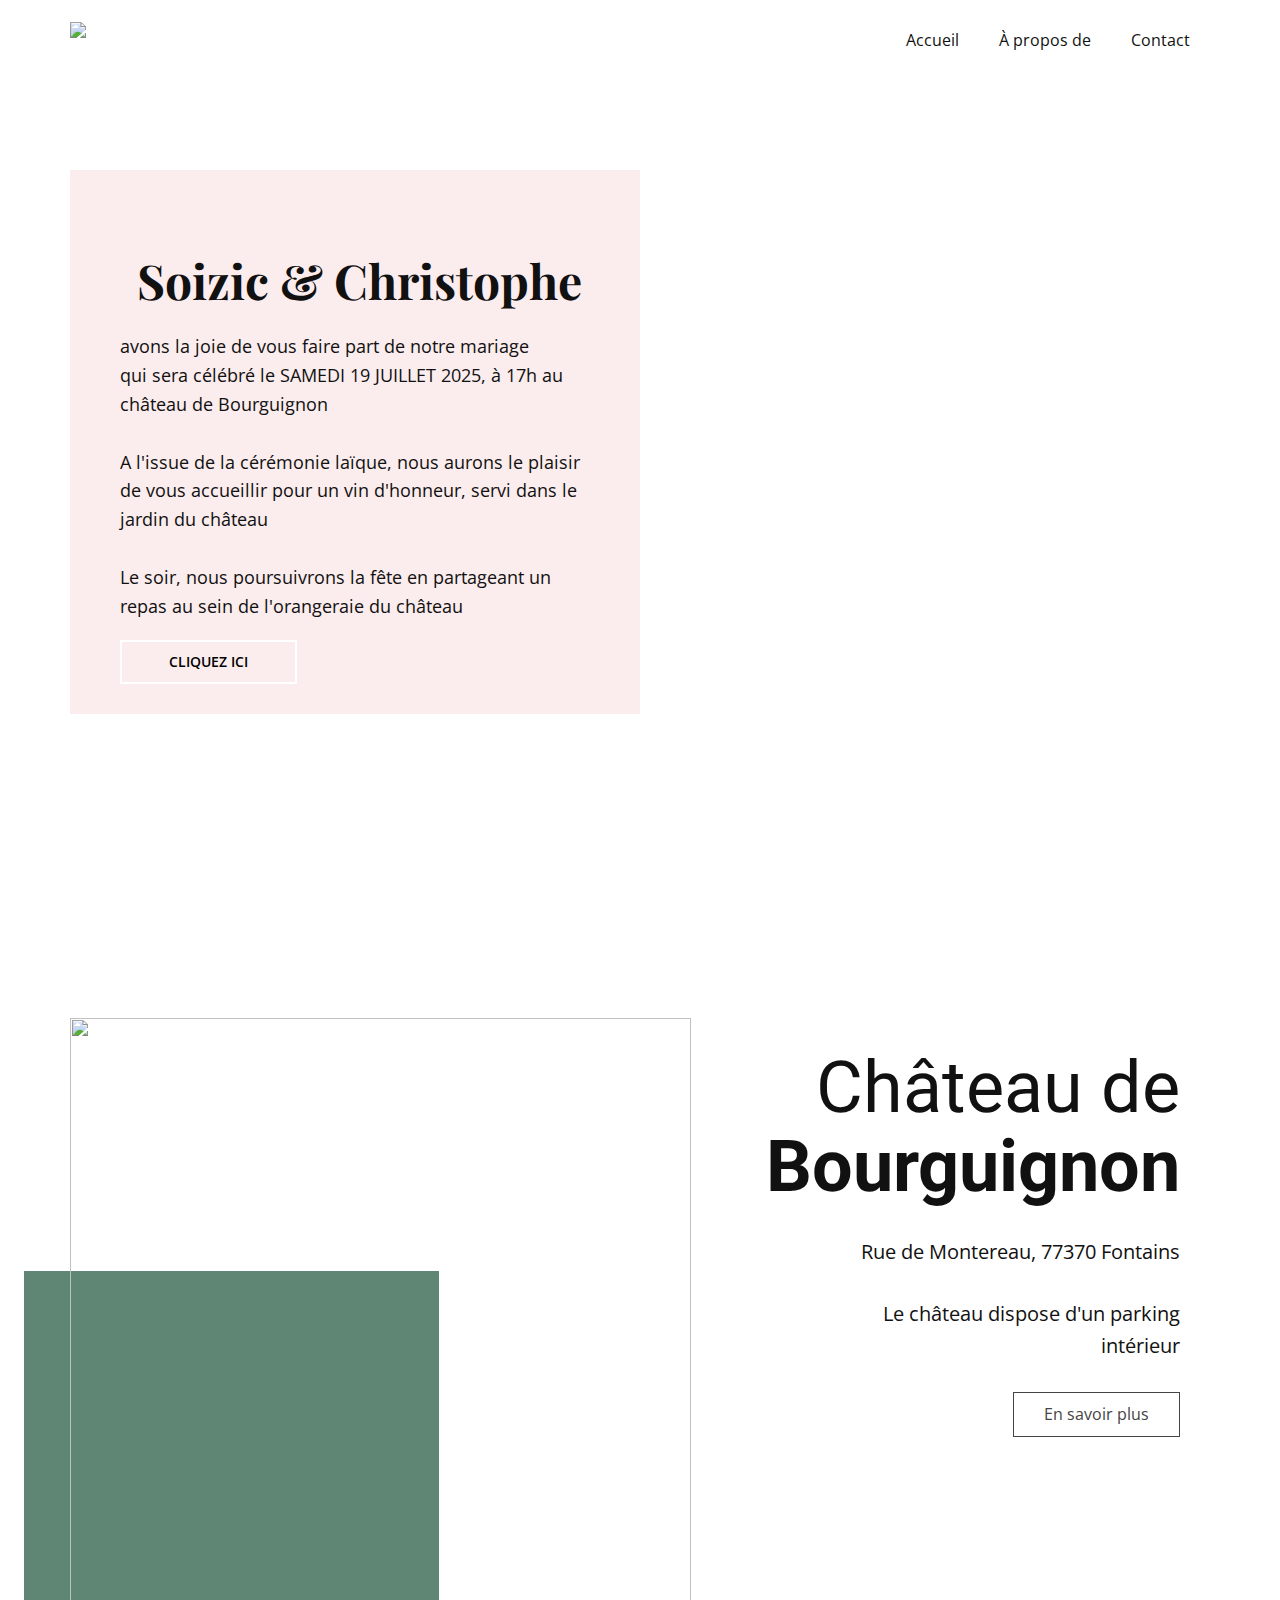
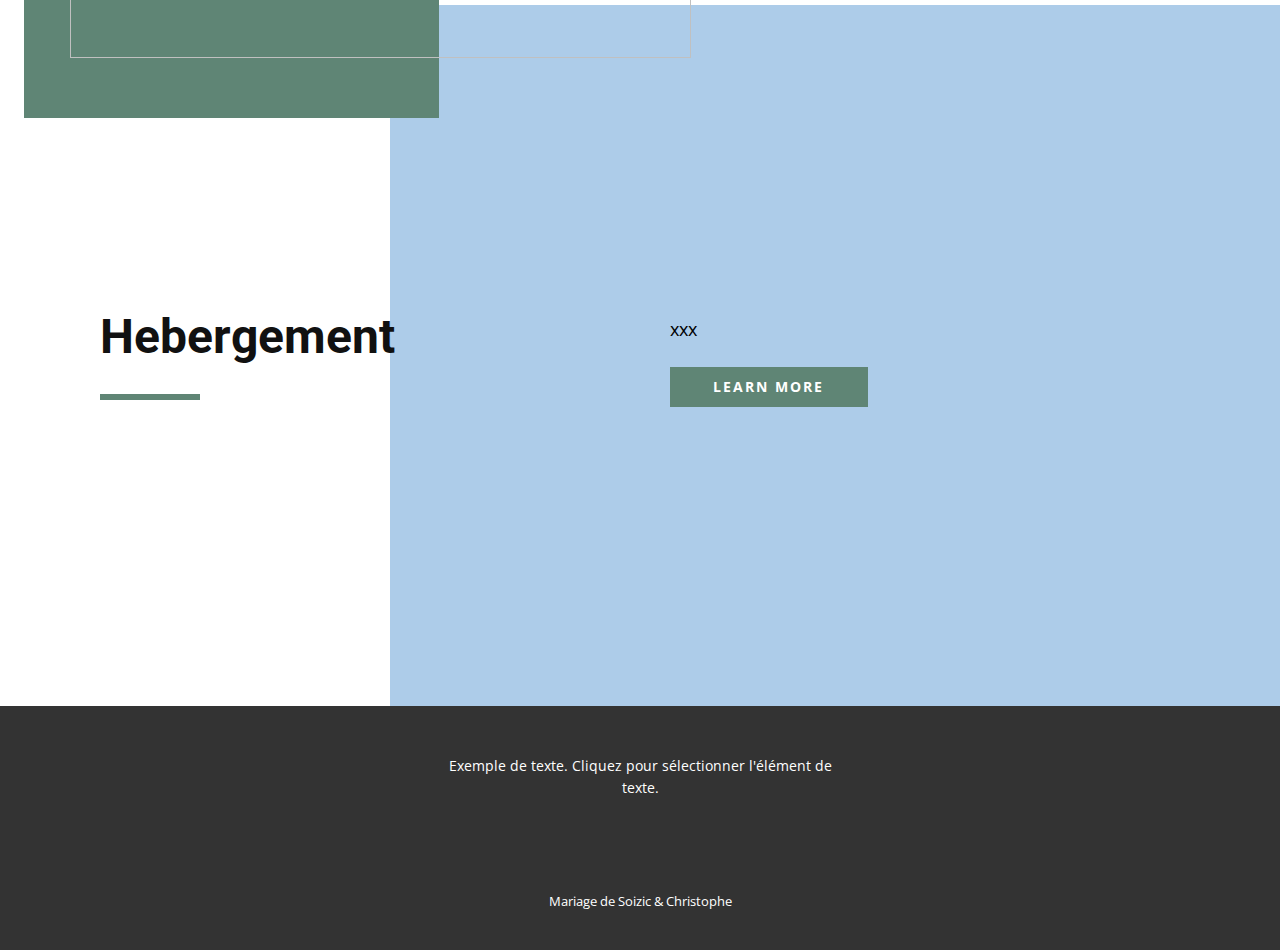
==== mariage/index.html @ 214979bd "Ajout section hébergement" ====
<!DOCTYPE html>
<html style="font-size: 16px;" lang="fr"><head>
    <meta name="viewport" content="width=device-width, initial-scale=1.0">
    <meta charset="utf-8">
    <meta name="keywords" content="Wedd​ing Idea​s, Modern Wedding, Talk to us and we’ll find the best way to work together, Summer Wedding Colors, Wedding Ceremony, INTUITIF">
    <meta name="description" content="">
    <title>Accueil</title>
    <link rel="stylesheet" href="nicepage.css" media="screen">
<link rel="stylesheet" href="index.css" media="screen">
    <script class="u-script" type="text/javascript" src="jquery.js" defer=""></script>
    <script class="u-script" type="text/javascript" src="nicepage.js" defer=""></script>
    <meta name="generator" content="Nicepage 7.2.3, nicepage.com">
    <meta name="referrer" content="origin">
    <link id="u-theme-google-font" rel="stylesheet" href="https://fonts.googleapis.com/css?family=Roboto:100,100i,300,300i,400,400i,500,500i,700,700i,900,900i|Open+Sans:300,300i,400,400i,500,500i,600,600i,700,700i,800,800i">
    <link id="u-page-google-font" rel="stylesheet" href="https://fonts.googleapis.com/css?family=Playfair+Display:400,400i,500,500i,600,600i,700,700i,800,800i,900,900i|Playfair+Display:400,400i,500,500i,600,600i,700,700i,800,800i,900,900i">
    <script type="application/ld+json">{
		"@context": "http://schema.org",
		"@type": "Organization",
		"name": "",
		"logo": "images/default-logo.jpg"
}</script>
    <meta name="theme-color" content="#478ac9">
    <meta property="og:title" content="Accueil">
    <meta property="og:type" content="website">
  <meta data-intl-tel-input-cdn-path="intlTelInput/"></head>
  <body data-home-page="Accueil.html" data-home-page-title="Accueil" data-path-to-root="./" data-include-products="false" class="u-body u-xl-mode" data-lang="fr"><header class="u-clearfix u-header u-header" id="sec-6526"><div class="u-clearfix u-sheet u-valign-middle u-sheet-1">
        <a href="#" class="u-image u-logo u-image-1">
          <img src="images/default-logo.jpg" class="u-logo-image u-logo-image-1">
        </a>
        <nav class="u-menu u-menu-one-level u-offcanvas u-menu-1">
          <div class="menu-collapse" style="font-size: 1rem; letter-spacing: 0px;">
            <a class="u-button-style u-custom-left-right-menu-spacing u-custom-padding-bottom u-custom-top-bottom-menu-spacing u-hamburger-link u-nav-link u-text-active-palette-1-base u-text-hover-palette-2-base" href="#">
              <svg class="u-svg-link" viewBox="0 0 24 24"><use xlink:href="#menu-hamburger"></use></svg>
              <svg class="u-svg-content" version="1.1" id="menu-hamburger" viewBox="0 0 16 16" x="0px" y="0px" xmlns:xlink="http://www.w3.org/1999/xlink" xmlns="http://www.w3.org/2000/svg"><g><rect y="1" width="16" height="2"></rect><rect y="7" width="16" height="2"></rect><rect y="13" width="16" height="2"></rect>
</g></svg>
            </a>
          </div>
          <div class="u-nav-container">
            <ul class="u-nav u-unstyled u-nav-1"><li class="u-nav-item"><a class="u-button-style u-nav-link u-text-active-palette-1-base u-text-hover-palette-2-base" href="./" style="padding: 10px 20px;">Accueil</a>
</li><li class="u-nav-item"><a class="u-button-style u-nav-link u-text-active-palette-1-base u-text-hover-palette-2-base" href="À-propos-de.html" style="padding: 10px 20px;">À propos de</a>
</li><li class="u-nav-item"><a class="u-button-style u-nav-link u-text-active-palette-1-base u-text-hover-palette-2-base" href="mailto:christophe.breheret.girardin@gmail.fr" style="padding: 10px 20px;">Contact</a>
</li></ul>
          </div>
          <div class="u-nav-container-collapse">
            <div class="u-black u-container-style u-inner-container-layout u-opacity u-opacity-95 u-sidenav">
              <div class="u-inner-container-layout u-sidenav-overflow">
                <div class="u-menu-close"></div>
                <ul class="u-align-center u-nav u-popupmenu-items u-unstyled u-nav-2"><li class="u-nav-item"><a class="u-button-style u-nav-link" href="./">&nbsp;&bsp;Accueil</a>
</li><li class="u-nav-item"><a class="u-button-style u-nav-link" href="À-propos-de.html">À propos de</a>
</li><li class="u-nav-item"><a class="u-button-style u-nav-link" href="mailto:christophe.breheret.girardin@gmail.fr">Contact</a>
</li></ul>
              </div>
            </div>
            <div class="u-black u-menu-overlay u-opacity u-opacity-70"></div>
          </div>
        </nav>
      </div></header>

    <section class="u-clearfix u-image u-section-1" id="section-accueil">
      <div class="u-clearfix u-sheet u-sheet-1">
        <div class="u-align-left u-container-style u-group u-palette-2-light-3 u-group-1">
          <div class="u-container-layout u-valign-bottom u-container-layout-1">
            <h1 class="u-text u-text-1">Soizic &amp; Christophe</h1>
            <p class="u-large-text u-text u-text-variant u-text-2">avons la joie de vous faire part de notre mariage<br>qui sera célébré le SAMEDI 19 JUILLET 2025, à 17h au château de Bourguignon<br>
              <br>A l'issue de la cérémonie laïque, nous aurons le plaisir de vous accueillir pour un vin d'honneur, servi dans le jardin du château<br>
              <br>Le soir, nous poursuivrons la fête en partageant un repas au sein de l'orangeraie du château
            </p>
            <a href="#section-adresse" class="u-active-white u-border-2 u-border-active-white u-border-hover-white u-border-white u-btn u-button-style u-hover-white u-none u-text-active-black u-text-black u-text-hover-black u-btn-1">Cliquez ici </a>
          </div>
        </div>
      </div>
    </section>

    <section class="u-clearfix u-section-3" id="section-adresse">
      <div class="u-palette-1-light-2 u-shape u-shape-rectangle u-shape-1"></div>
      <div class="u-palette-1-base u-shape u-shape-rectangle u-shape-2"></div>
      <div class="u-container-style u-group u-image u-image-tiles u-image-1">
        <div class="u-container-layout u-container-layout-1"></div>
      </div>
      <img src="images/chateau-Bourguignon.png" alt="" class="u-image u-image-default u-image-2">
      <div class="u-align-right u-container-align-right u-container-style u-group u-group-2">
        <div class="u-container-layout u-valign-middle-sm u-valign-middle-xs u-valign-top-lg u-valign-top-md u-valign-top-xl u-container-layout-2">
          <h1 class="u-text u-text-1">Château de <b>Bourguignon</b>
            <br>
          </h1>
          <p class="u-large-text u-text u-text-variant u-text-2">Rue de Montereau, 77370 Fontains</p>
          <p class="u-text u-text-2">Le château dispose d'un parking intérieur</a>
          </p>
          <a href="https://urlr.me/TMrK9C" class="u-border-1 u-border-grey-dark-1 u-btn u-button-style u-btn-2">En savoir plus</a>
        </div>
      </div>
    </section>

    <section class="u-clearfix u-white u-section-4" id="section-hebergement">
      <div class="u-palette-1-light-2 u-shape u-shape-rectangle u-shape-1"></div>
      <div class="u-clearfix u-layout-wrap u-layout-wrap-1">
        <div class="u-layout">
          <div class="u-layout-row">
            <div class="u-container-style u-layout-cell u-left-cell u-size-30 u-layout-cell-1">
              <div class="u-container-layout u-valign-top u-container-layout-1">
                <h2 class="u-text u-text-1">Hebergement</h2>
                <div class="u-border-6 u-border-palette-1-base u-line u-line-horizontal u-line-1"></div>
              </div>
            </div>
            <div class="u-container-style u-layout-cell u-right-cell u-size-30 u-layout-cell-2">
              <div class="u-container-layout u-valign-top u-container-layout-2">
                <p class="u-text u-text-black u-text-2">xxx</p>
                <a href="#" class="u-btn u-button-style u-text-body-alt-color u-btn-1">learn more</a>
              </div>
            </div>
          </div>
        </div>
      </div>
    </section>

    <footer class="u-align-center u-clearfix u-container-align-center u-footer u-grey-80 u-footer" id="sec-5074"><div class="u-clearfix u-sheet u-sheet-1">
        <p class="u-small-text u-text u-text-variant u-text-1">Exemple de texte. Cliquez pour sélectionner l'élément de texte.</p>
      </div></footer>
    <section class="u-backlink u-clearfix u-grey-80">
      <p class="u-text">
        <span>Mariage de Soizic & Christophe</span>
      </p>
    </section>
  
</body></html>
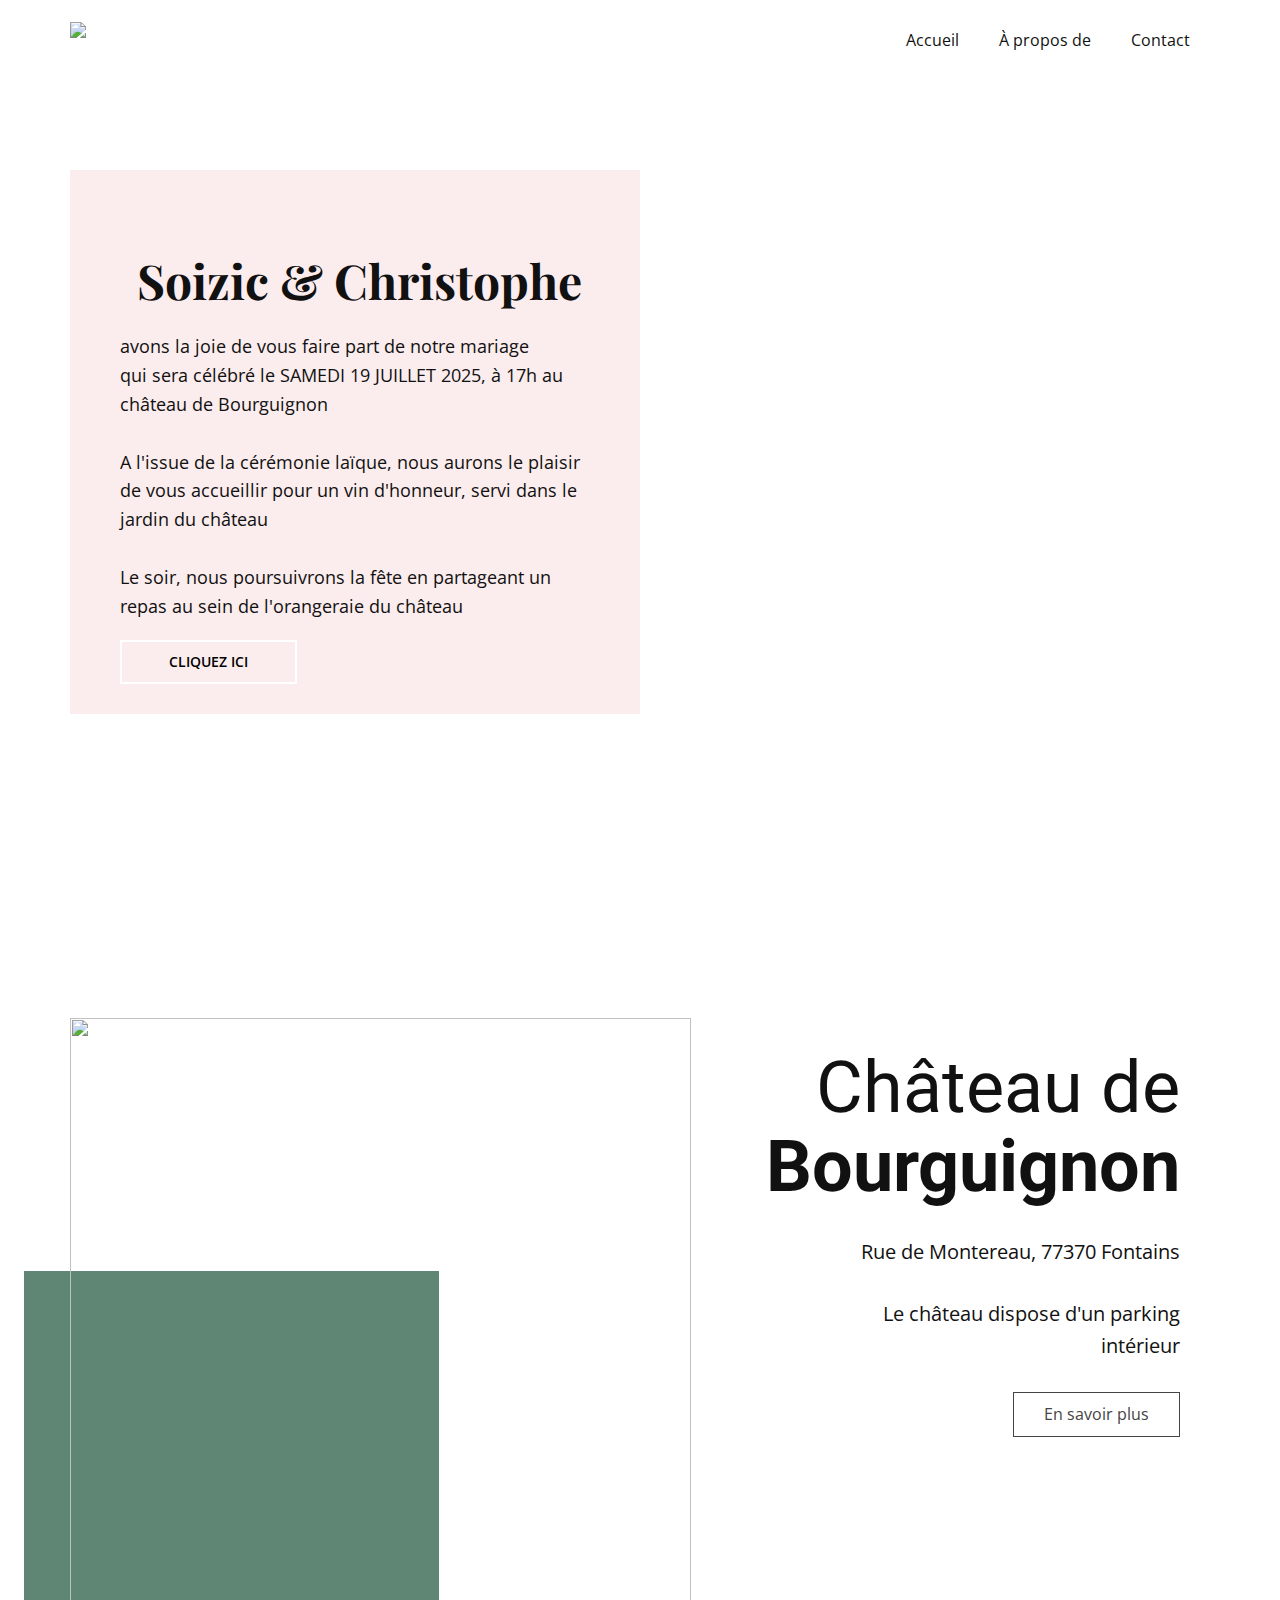
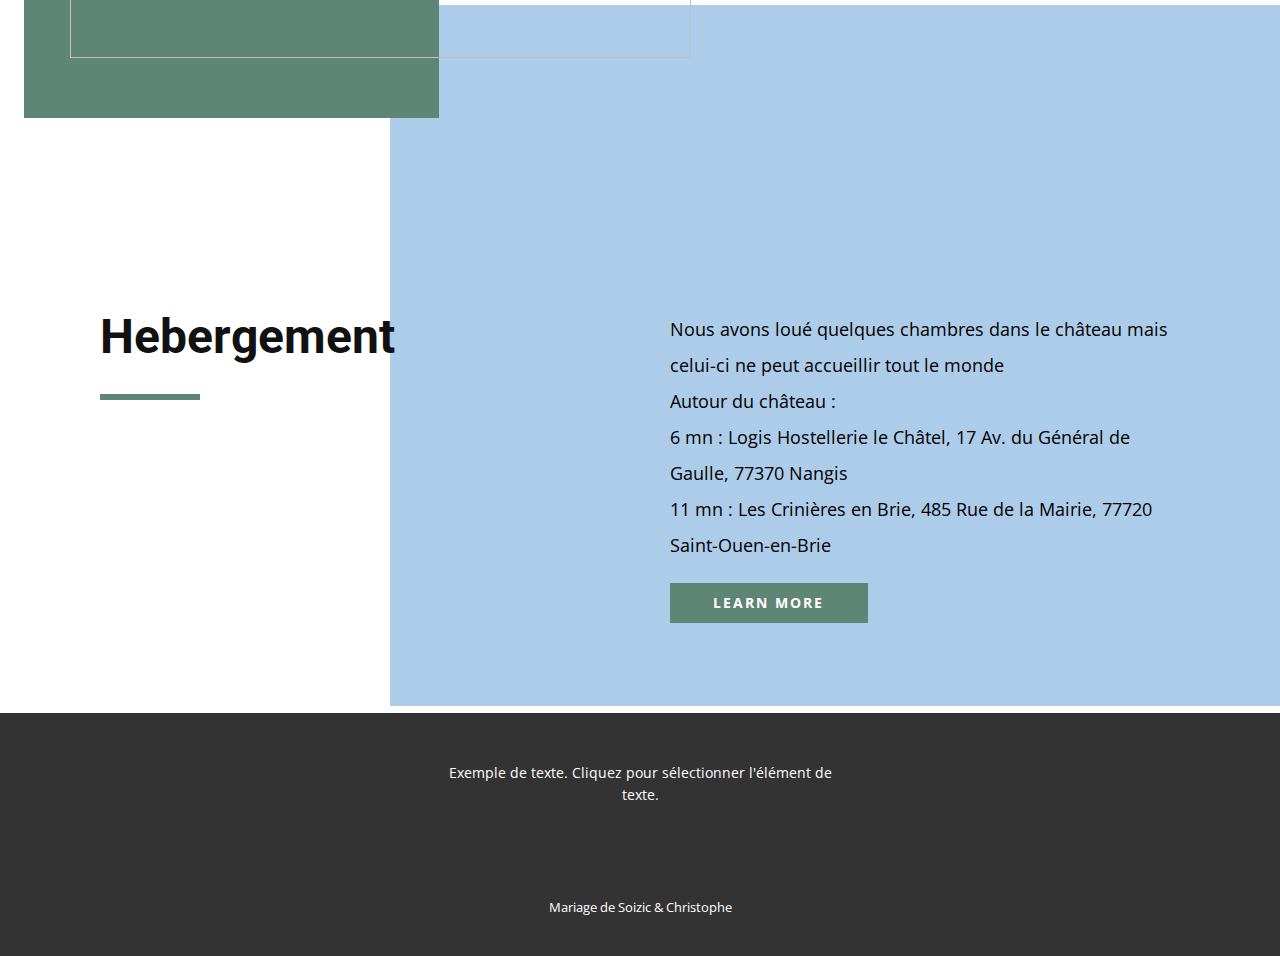
==== commit 40d4aa87: "+ 2 hotels" ====
--- a/mariage/index.html
+++ b/mariage/index.html
@@ -104,7 +104,10 @@
             </div>
             <div class="u-container-style u-layout-cell u-right-cell u-size-30 u-layout-cell-2">
               <div class="u-container-layout u-valign-top u-container-layout-2">
-                <p class="u-text u-text-black u-text-2">xxx</p>
+                <p class="u-text u-text-black u-text-2">Nous avons loué quelques chambres dans le château mais celui-ci ne peut accueillir tout le monde</p>
+		<p class="u-text u-text-black u-text-2">Autour du château :</p>
+		<p class="u-text u-text-black u-text-2">6 mn : Logis Hostellerie le Châtel, 17 Av. du Général de Gaulle, 77370 Nangis</p>
+		<p class="u-text u-text-black u-text-2">11 mn : Les Crinières en Brie, 485 Rue de la Mairie, 77720 Saint-Ouen-en-Brie</p>
                 <a href="#" class="u-btn u-button-style u-text-body-alt-color u-btn-1">learn more</a>
               </div>
             </div>
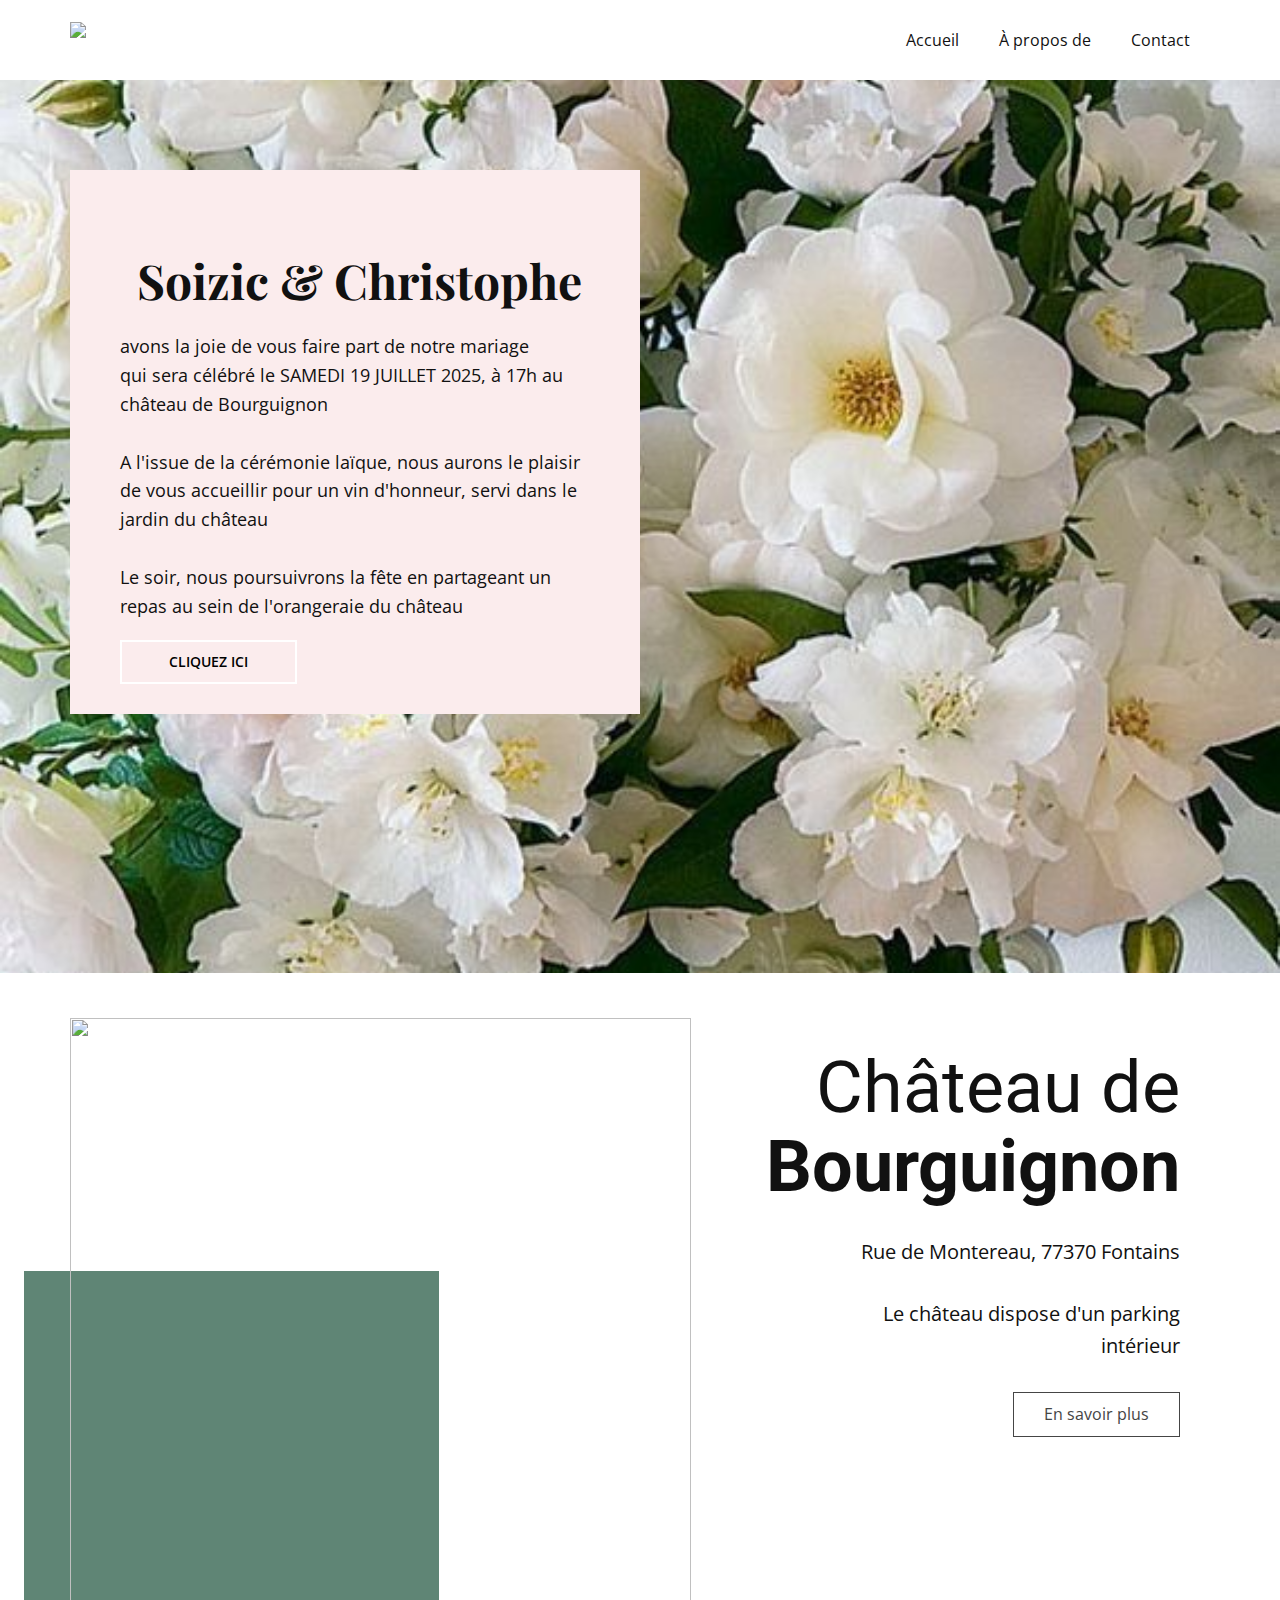
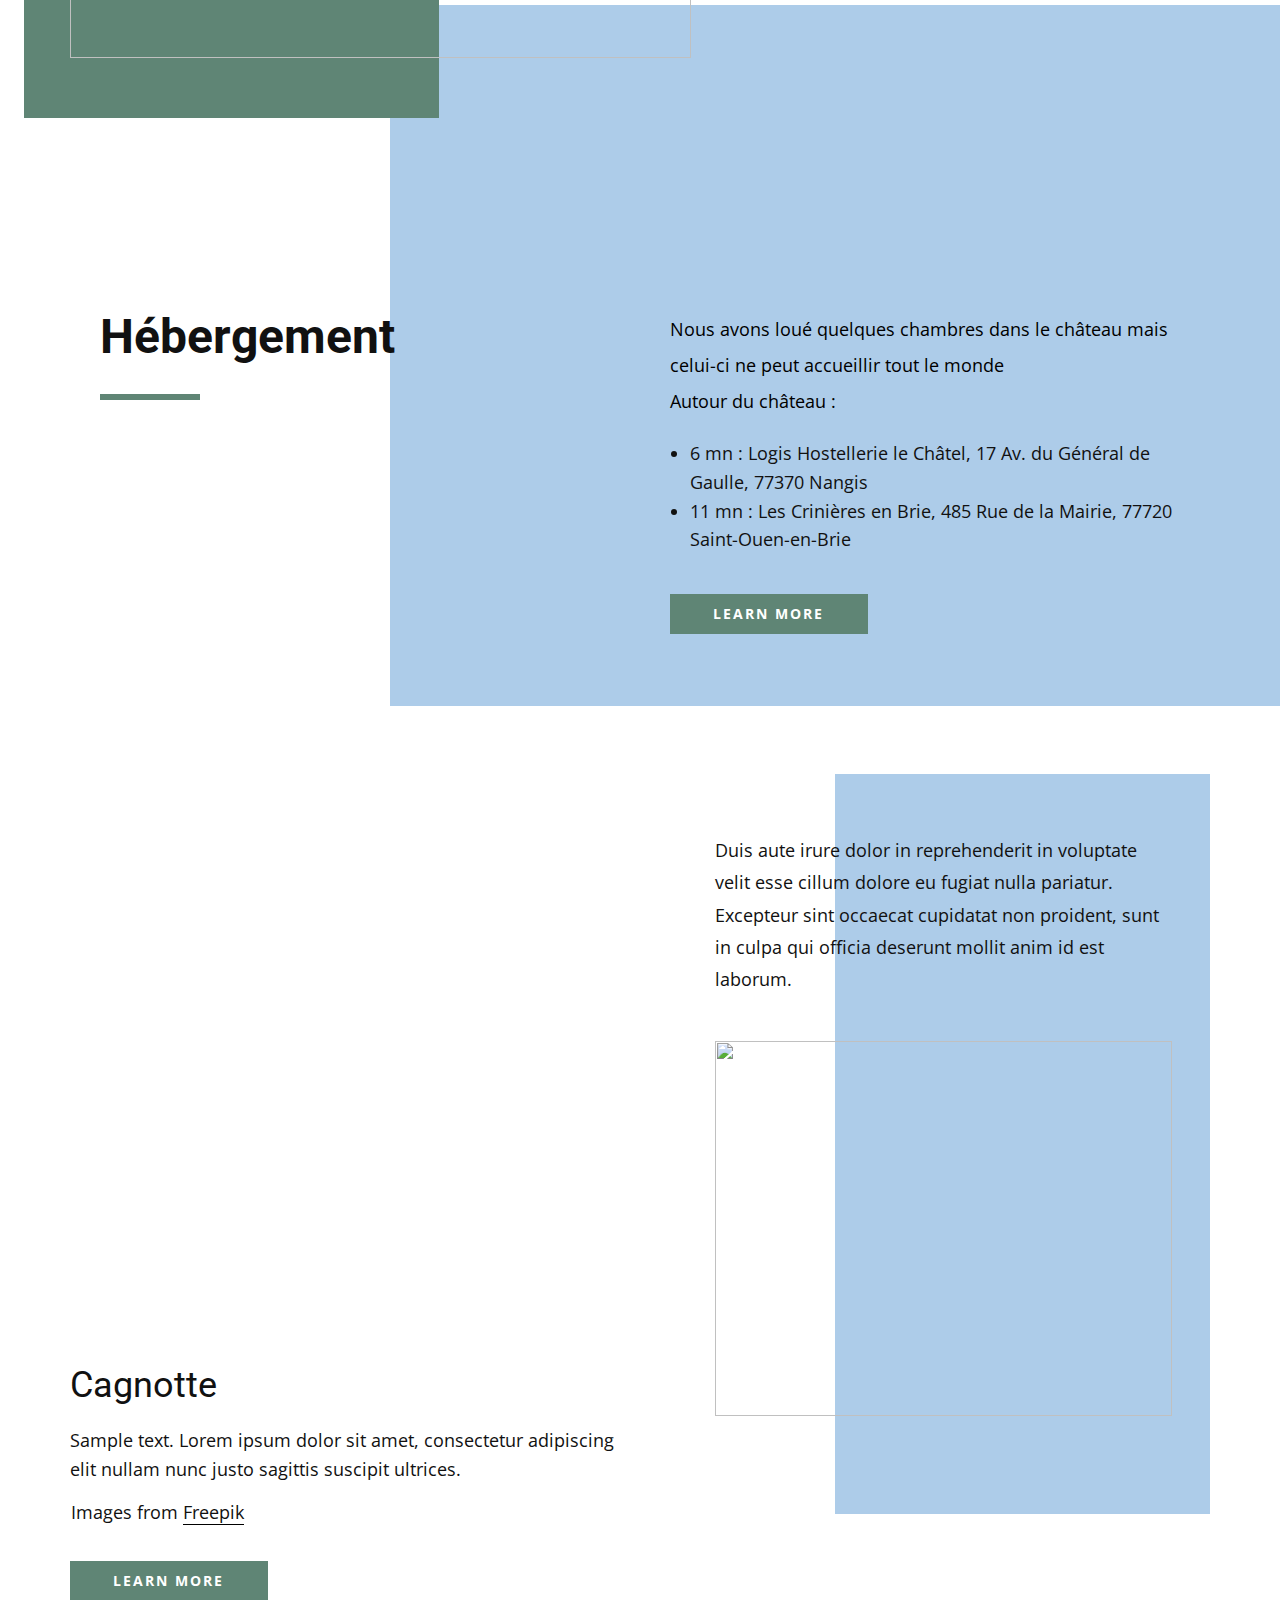
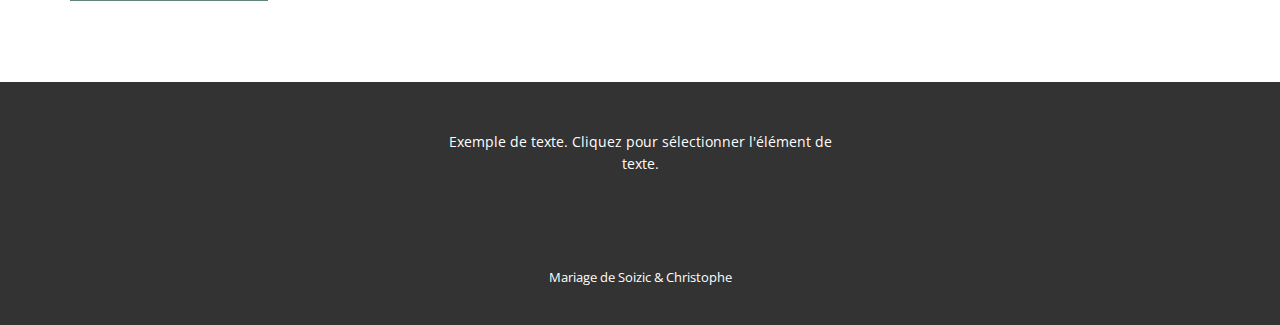
==== commit 73593808: "Ajout section cagnotte" ====
--- a/mariage/index.html
+++ b/mariage/index.html
@@ -98,7 +98,7 @@
           <div class="u-layout-row">
             <div class="u-container-style u-layout-cell u-left-cell u-size-30 u-layout-cell-1">
               <div class="u-container-layout u-valign-top u-container-layout-1">
-                <h2 class="u-text u-text-1">Hebergement</h2>
+                <h2 class="u-text u-text-1">Hébergement</h2>
                 <div class="u-border-6 u-border-palette-1-base u-line u-line-horizontal u-line-1"></div>
               </div>
             </div>
@@ -106,9 +106,50 @@
               <div class="u-container-layout u-valign-top u-container-layout-2">
                 <p class="u-text u-text-black u-text-2">Nous avons loué quelques chambres dans le château mais celui-ci ne peut accueillir tout le monde</p>
 		<p class="u-text u-text-black u-text-2">Autour du château :</p>
-		<p class="u-text u-text-black u-text-2">6 mn : Logis Hostellerie le Châtel, 17 Av. du Général de Gaulle, 77370 Nangis</p>
-		<p class="u-text u-text-black u-text-2">11 mn : Les Crinières en Brie, 485 Rue de la Mairie, 77720 Saint-Ouen-en-Brie</p>
+		<ul>
+			<li>6 mn : Logis Hostellerie le Châtel, 17 Av. du Général de Gaulle, 77370 Nangis</li>
+			<li>11 mn : Les Crinières en Brie, 485 Rue de la Mairie, 77720 Saint-Ouen-en-Brie</li>
+		</ul>
                 <a href="#" class="u-btn u-button-style u-text-body-alt-color u-btn-1">learn more</a>
+              </div>
+            </div>
+          </div>
+        </div>
+      </div>
+    </section>
+
+    <section class="u-clearfix u-section-5" id="section-cagnotte">
+      <div class="u-clearfix u-sheet u-valign-middle-lg u-valign-middle-md u-valign-middle-xl u-sheet-1">
+        <div class="u-clearfix u-expanded-width u-gutter-30 u-layout-wrap u-layout-wrap-1">
+          <div class="u-gutter-0 u-layout">
+            <div class="u-layout-row">
+              <div class="u-size-30">
+                <div class="u-layout-col">
+                  <div class="u-align-left u-container-align-left u-container-style u-image u-layout-cell u-left-cell u-size-30 u-image-1" data-image-width="800" data-image-height="800">
+                    <div class="u-container-layout u-container-layout-1"></div>
+                  </div>
+                  <div class="u-align-left u-container-align-left u-container-style u-layout-cell u-left-cell u-size-30 u-layout-cell-2">
+                    <div class="u-container-layout u-valign-middle u-container-layout-2">
+                      <h2 class="u-text u-text-1">Cagnotte</span>
+                      </h2>
+                      <p class="u-text u-text-2">Sample text. Lorem ipsum dolor sit amet, consectetur adipiscing elit nullam nunc justo sagittis suscipit ultrices.</p>
+                      <p class="u-text u-text-3">Images from <a href="https://freepik.com/photos/people" class="u-active-none u-border-1 u-border-black u-border-no-left u-border-no-right u-border-no-top u-btn u-button-link u-button-style u-hover-none u-none u-text-body-color u-btn-1">Freepik</a>
+                      </p>
+                      <a href="#" class="u-btn u-button-style u-text-body-alt-color u-btn-2">learn more</a>
+                    </div>
+                  </div>
+                </div>
+              </div>
+              <div class="u-size-30">
+                <div class="u-layout-row">
+                  <div class="u-align-left u-container-align-left u-container-style u-layout-cell u-right-cell u-size-60 u-layout-cell-3">
+                    <div class="u-container-layout u-valign-middle-sm u-valign-middle-xs u-container-layout-3">
+                      <div class="u-align-left u-palette-1-light-2 u-shape u-shape-1"></div>
+                      <p class="u-text u-text-4">Duis aute irure dolor in reprehenderit in voluptate velit esse cillum dolore eu fugiat nulla pariatur. Excepteur sint occaecat cupidatat non proident, sunt in culpa qui officia deserunt mollit anim id est laborum.</p>
+                      <img src="images/bride-holds-beautiful-bridal-bouquet-close-up_8353-10474.jpg" alt="" class="u-align-left u-image u-image-2">
+                    </div>
+                  </div>
+                </div>
               </div>
             </div>
           </div>
--- a/mariage/index.css
+++ b/mariage/index.css
@@ -1,5 +1,5 @@
  .u-section-1 {
-  background-image: url("images/photo-accueil.png");
+  background-image: url("images/bouquet-champetre.jpg");
   background-position: 50% 50%;
 }
 
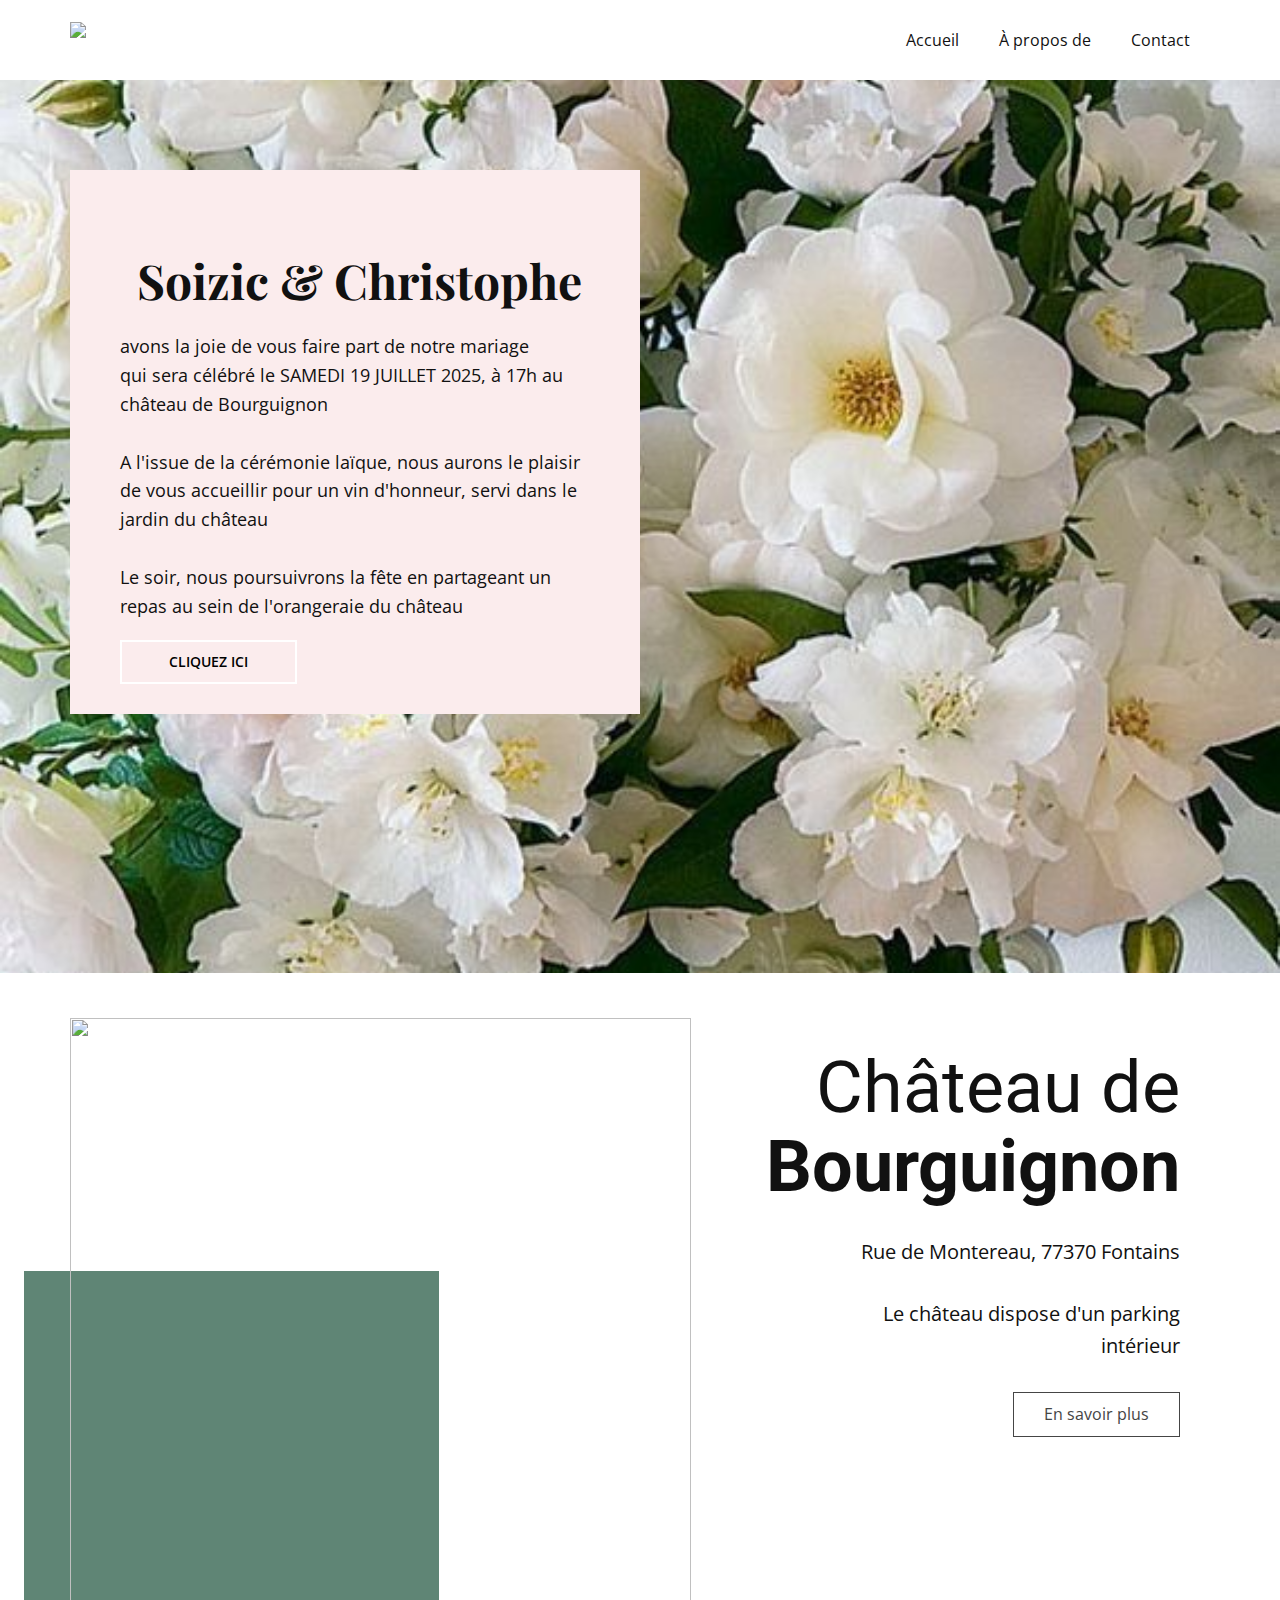
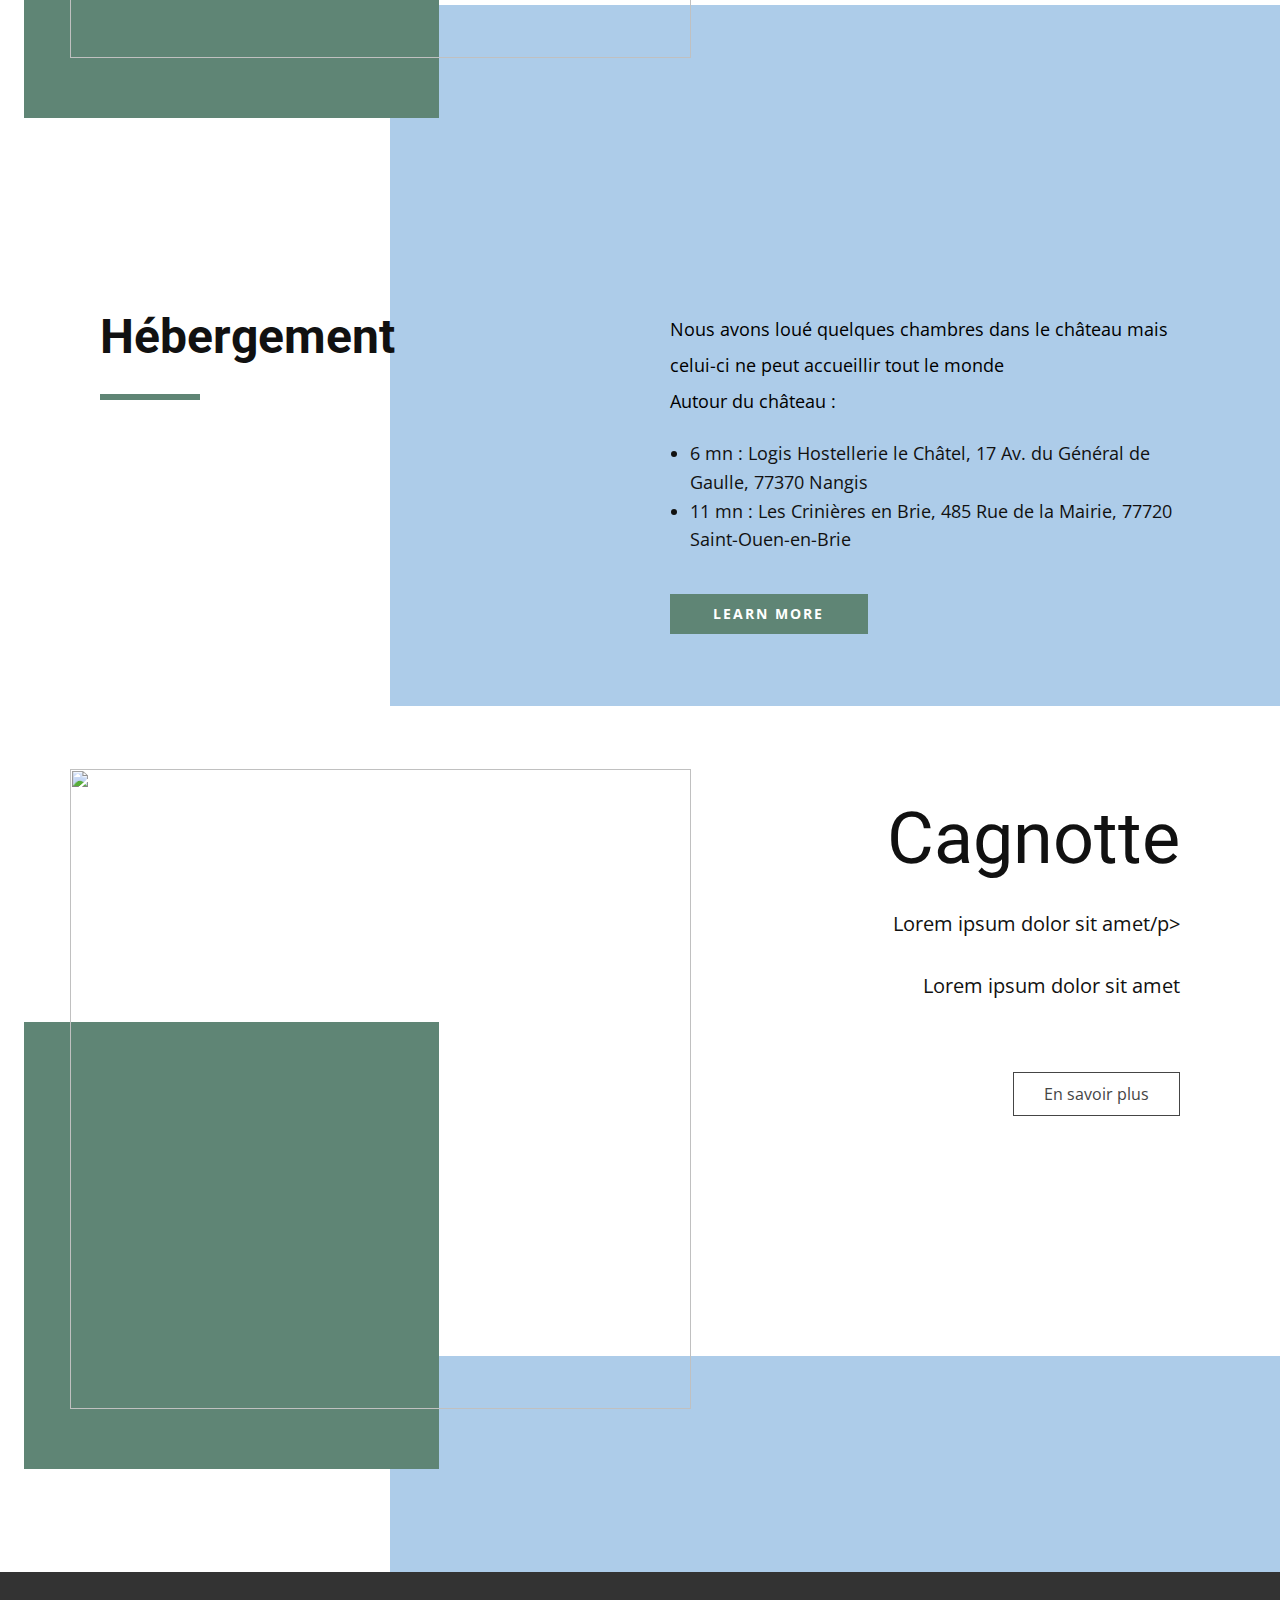
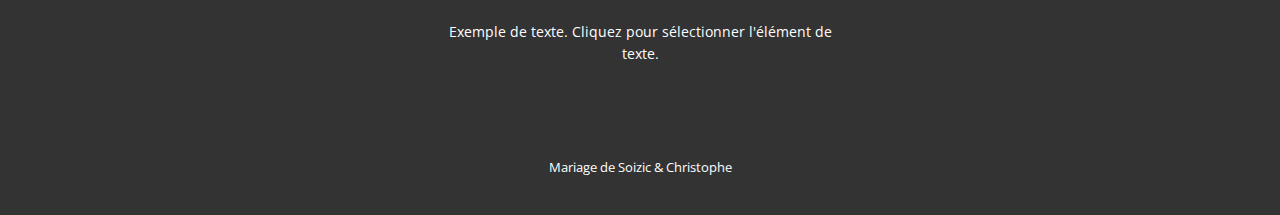
==== commit 3e6d4344: "Changement de la section cagnotte" ====
--- a/mariage/index.html
+++ b/mariage/index.html
@@ -118,41 +118,22 @@
       </div>
     </section>
 
-    <section class="u-clearfix u-section-5" id="section-cagnotte">
-      <div class="u-clearfix u-sheet u-valign-middle-lg u-valign-middle-md u-valign-middle-xl u-sheet-1">
-        <div class="u-clearfix u-expanded-width u-gutter-30 u-layout-wrap u-layout-wrap-1">
-          <div class="u-gutter-0 u-layout">
-            <div class="u-layout-row">
-              <div class="u-size-30">
-                <div class="u-layout-col">
-                  <div class="u-align-left u-container-align-left u-container-style u-image u-layout-cell u-left-cell u-size-30 u-image-1" data-image-width="800" data-image-height="800">
-                    <div class="u-container-layout u-container-layout-1"></div>
-                  </div>
-                  <div class="u-align-left u-container-align-left u-container-style u-layout-cell u-left-cell u-size-30 u-layout-cell-2">
-                    <div class="u-container-layout u-valign-middle u-container-layout-2">
-                      <h2 class="u-text u-text-1">Cagnotte</span>
-                      </h2>
-                      <p class="u-text u-text-2">Sample text. Lorem ipsum dolor sit amet, consectetur adipiscing elit nullam nunc justo sagittis suscipit ultrices.</p>
-                      <p class="u-text u-text-3">Images from <a href="https://freepik.com/photos/people" class="u-active-none u-border-1 u-border-black u-border-no-left u-border-no-right u-border-no-top u-btn u-button-link u-button-style u-hover-none u-none u-text-body-color u-btn-1">Freepik</a>
-                      </p>
-                      <a href="#" class="u-btn u-button-style u-text-body-alt-color u-btn-2">learn more</a>
-                    </div>
-                  </div>
-                </div>
-              </div>
-              <div class="u-size-30">
-                <div class="u-layout-row">
-                  <div class="u-align-left u-container-align-left u-container-style u-layout-cell u-right-cell u-size-60 u-layout-cell-3">
-                    <div class="u-container-layout u-valign-middle-sm u-valign-middle-xs u-container-layout-3">
-                      <div class="u-align-left u-palette-1-light-2 u-shape u-shape-1"></div>
-                      <p class="u-text u-text-4">Duis aute irure dolor in reprehenderit in voluptate velit esse cillum dolore eu fugiat nulla pariatur. Excepteur sint occaecat cupidatat non proident, sunt in culpa qui officia deserunt mollit anim id est laborum.</p>
-                      <img src="images/bride-holds-beautiful-bridal-bouquet-close-up_8353-10474.jpg" alt="" class="u-align-left u-image u-image-2">
-                    </div>
-                  </div>
-                </div>
-              </div>
-            </div>
-          </div>
+    <section class="u-clearfix u-section-3" id="section-cagnotte">
+      <div class="u-palette-1-light-2 u-shape u-shape-rectangle u-shape-1"></div>
+      <div class="u-palette-1-base u-shape u-shape-rectangle u-shape-2"></div>
+      <div class="u-container-style u-group u-image u-image-tiles u-image-1">
+        <div class="u-container-layout u-container-layout-1"></div>
+      </div>
+      <img src="https://m.media-amazon.com/images/I/61aOmlAM61L._AC_SX679_.jpg" alt="" class="u-image u-image-default u-image-2">
+      <div class="u-align-right u-container-align-right u-container-style u-group u-group-2">
+        <div class="u-container-layout u-valign-middle-sm u-valign-middle-xs u-valign-top-lg u-valign-top-md u-valign-top-xl u-container-layout-2">
+          <h1 class="u-text u-text-1">Cagnotte</b>
+            <br>
+          </h1>
+          <p class="u-large-text u-text u-text-variant u-text-2">Lorem ipsum dolor sit amet/p>
+          <p class="u-text u-text-2">Lorem ipsum dolor sit amet</p>
+          </p>
+          <a href="https://urlr.me/TMrK9C" class="u-border-1 u-border-grey-dark-1 u-btn u-button-style u-btn-2">En savoir plus</a>
         </div>
       </div>
     </section>
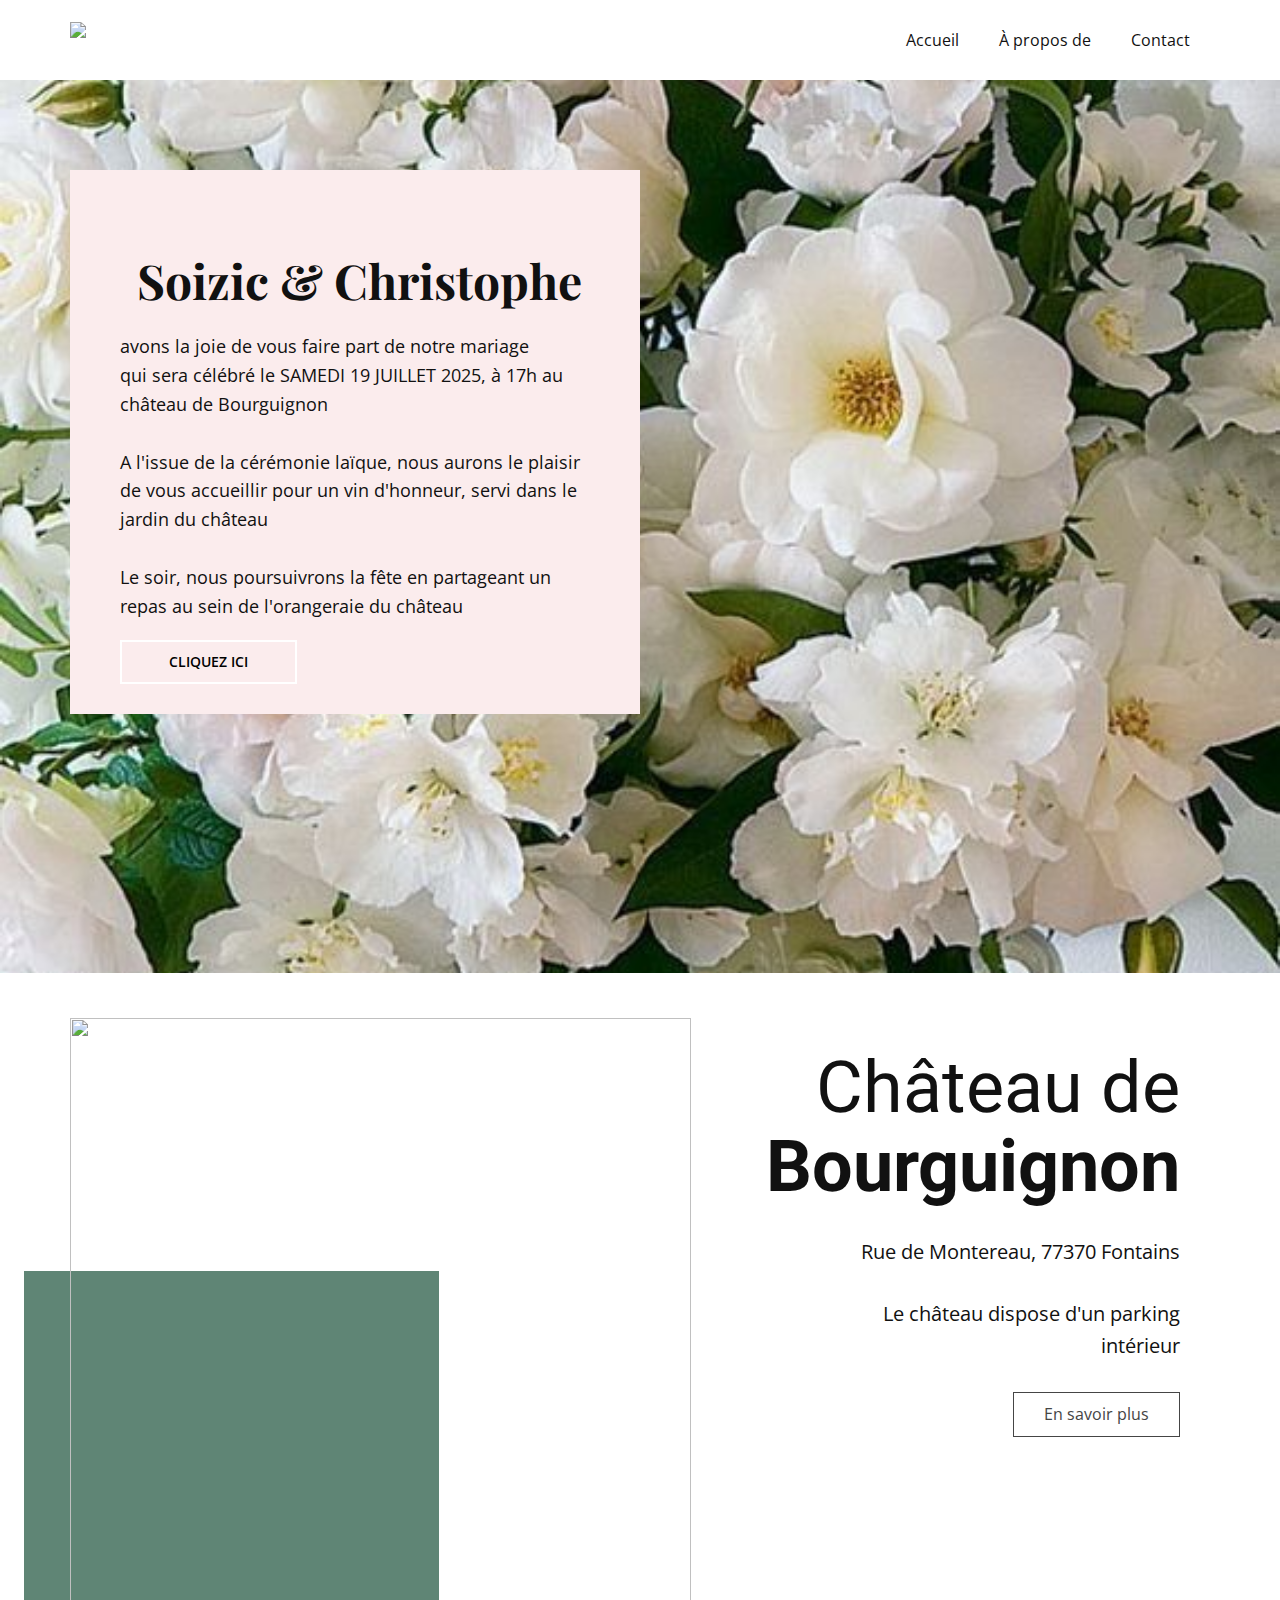
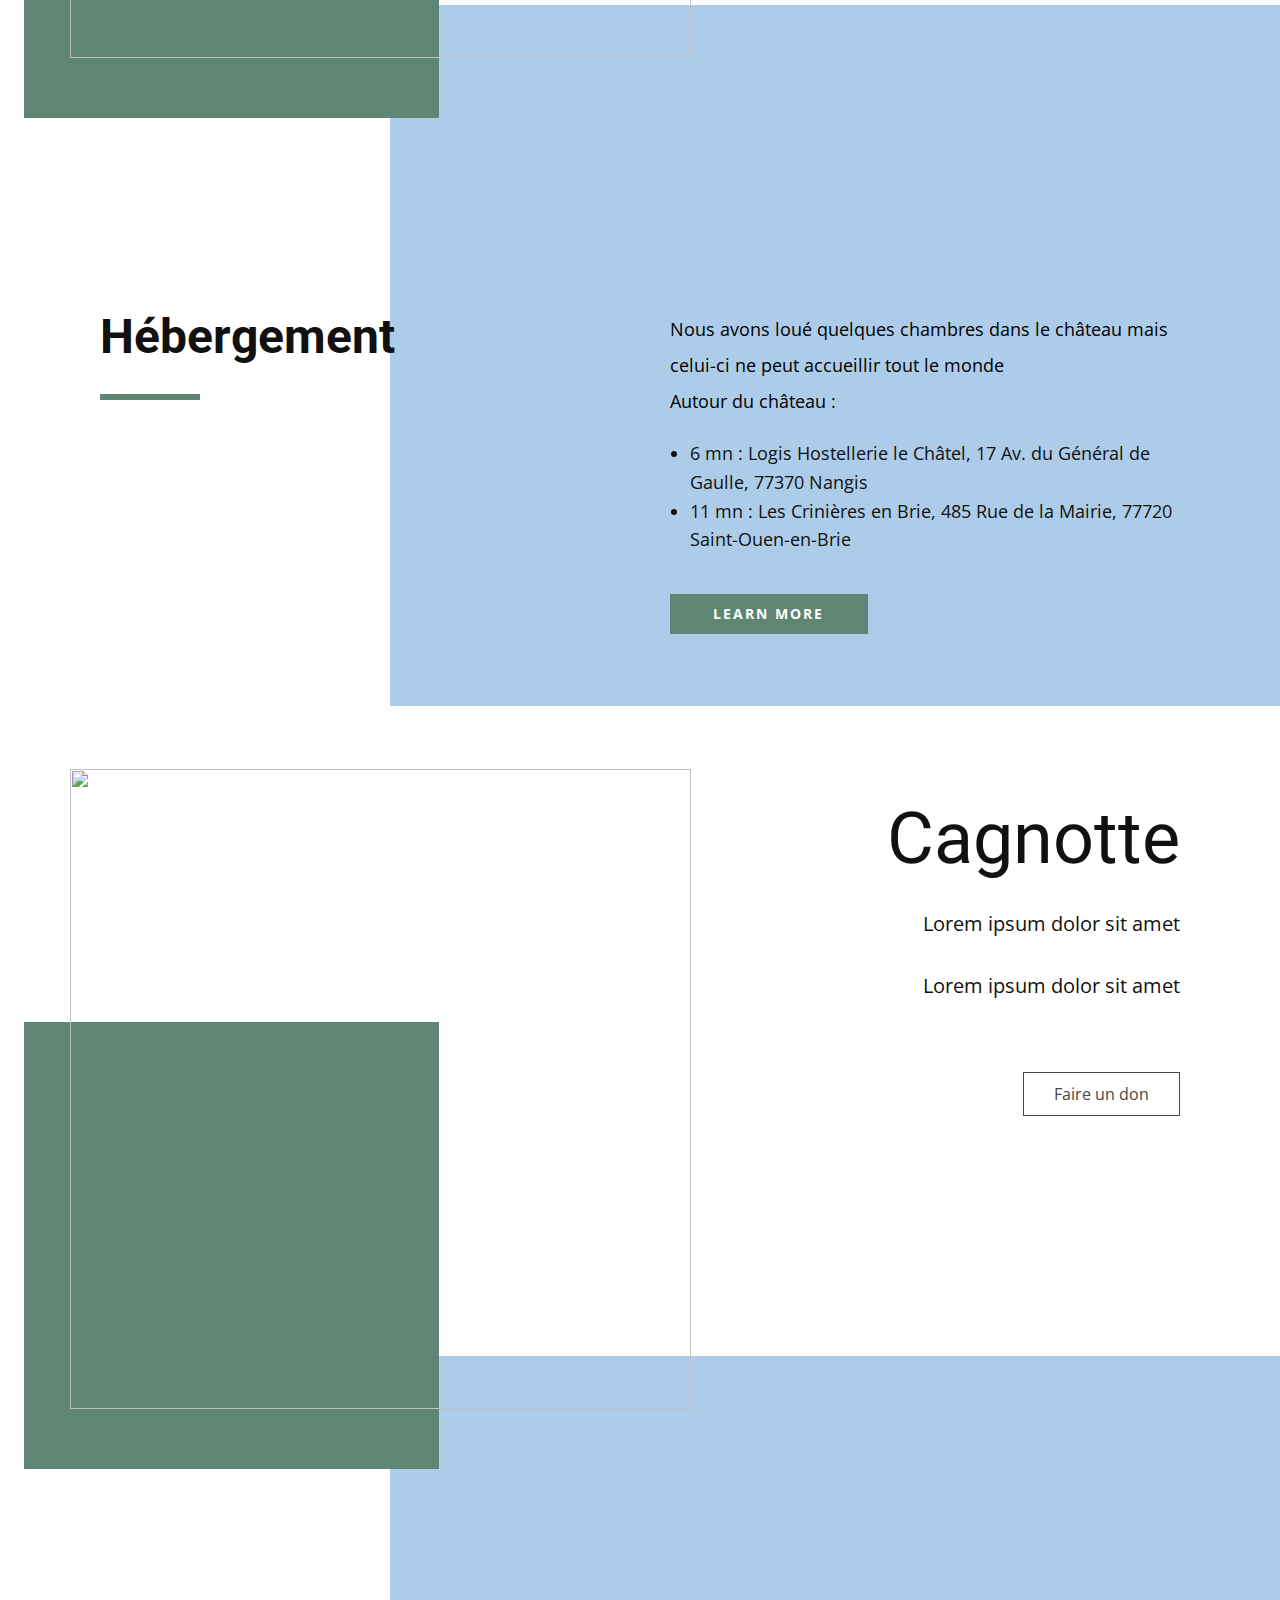
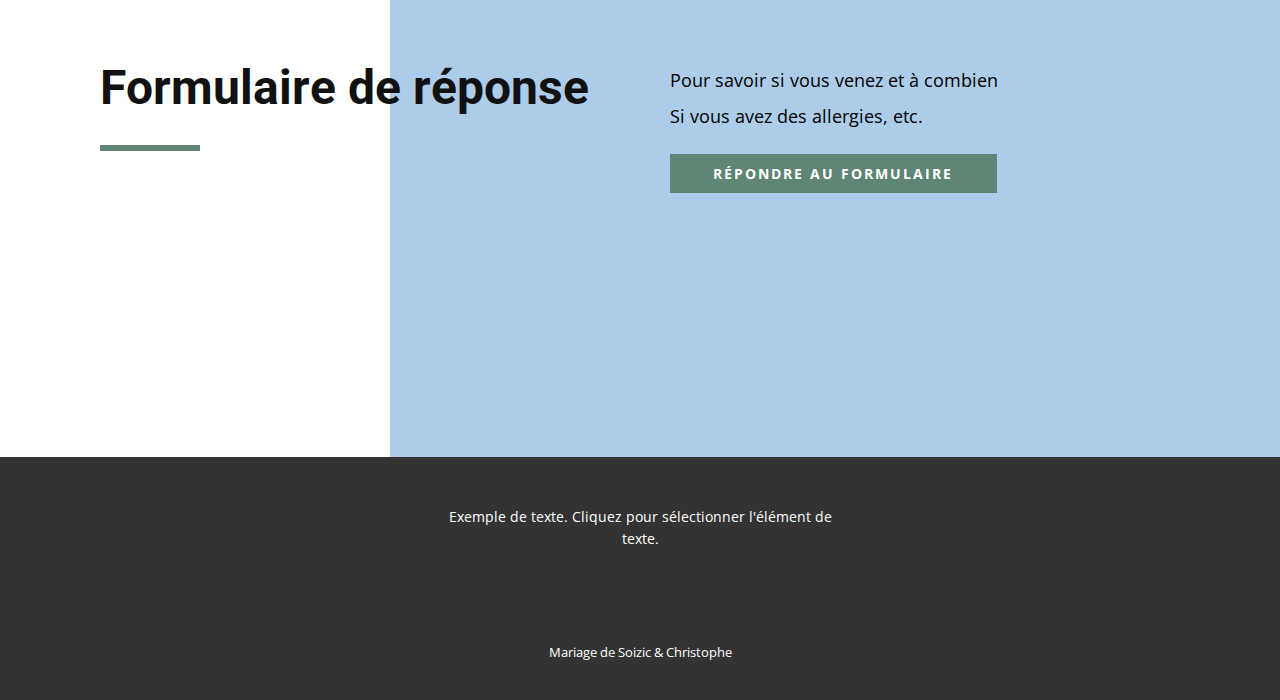
==== commit 046b4e98: "Section formulaire" ====
--- a/mariage/index.html
+++ b/mariage/index.html
@@ -130,10 +130,33 @@
           <h1 class="u-text u-text-1">Cagnotte</b>
             <br>
           </h1>
-          <p class="u-large-text u-text u-text-variant u-text-2">Lorem ipsum dolor sit amet/p>
+          <p class="u-large-text u-text u-text-variant u-text-2">Lorem ipsum dolor sit amet</p>
           <p class="u-text u-text-2">Lorem ipsum dolor sit amet</p>
           </p>
-          <a href="https://urlr.me/TMrK9C" class="u-border-1 u-border-grey-dark-1 u-btn u-button-style u-btn-2">En savoir plus</a>
+          <a href="https://urlr.me/TMrK9C" class="u-border-1 u-border-grey-dark-1 u-btn u-button-style u-btn-2">Faire un don</a>
+        </div>
+      </div>
+    </section>
+
+   <section class="u-clearfix u-white u-section-4" id="section-formulaire">
+      <div class="u-palette-1-light-2 u-shape u-shape-rectangle u-shape-1"></div>
+      <div class="u-clearfix u-layout-wrap u-layout-wrap-1">
+        <div class="u-layout">
+          <div class="u-layout-row">
+            <div class="u-container-style u-layout-cell u-left-cell u-size-30 u-layout-cell-1">
+              <div class="u-container-layout u-valign-top u-container-layout-1">
+                <h2 class="u-text u-text-1">Formulaire de réponse</h2>
+                <div class="u-border-6 u-border-palette-1-base u-line u-line-horizontal u-line-1"></div>
+              </div>
+            </div>
+            <div class="u-container-style u-layout-cell u-right-cell u-size-30 u-layout-cell-2">
+              <div class="u-container-layout u-valign-top u-container-layout-2">
+                <p class="u-text u-text-black u-text-2">Pour savoir si vous venez et à combien</p>
+		<p class="u-text u-text-black u-text-2">Si vous avez des allergies, etc.</p>
+                <a href="#" class="u-btn u-button-style u-text-body-alt-color u-btn-1">Répondre au formulaire</a>
+              </div>
+            </div>
+          </div>
         </div>
       </div>
     </section>
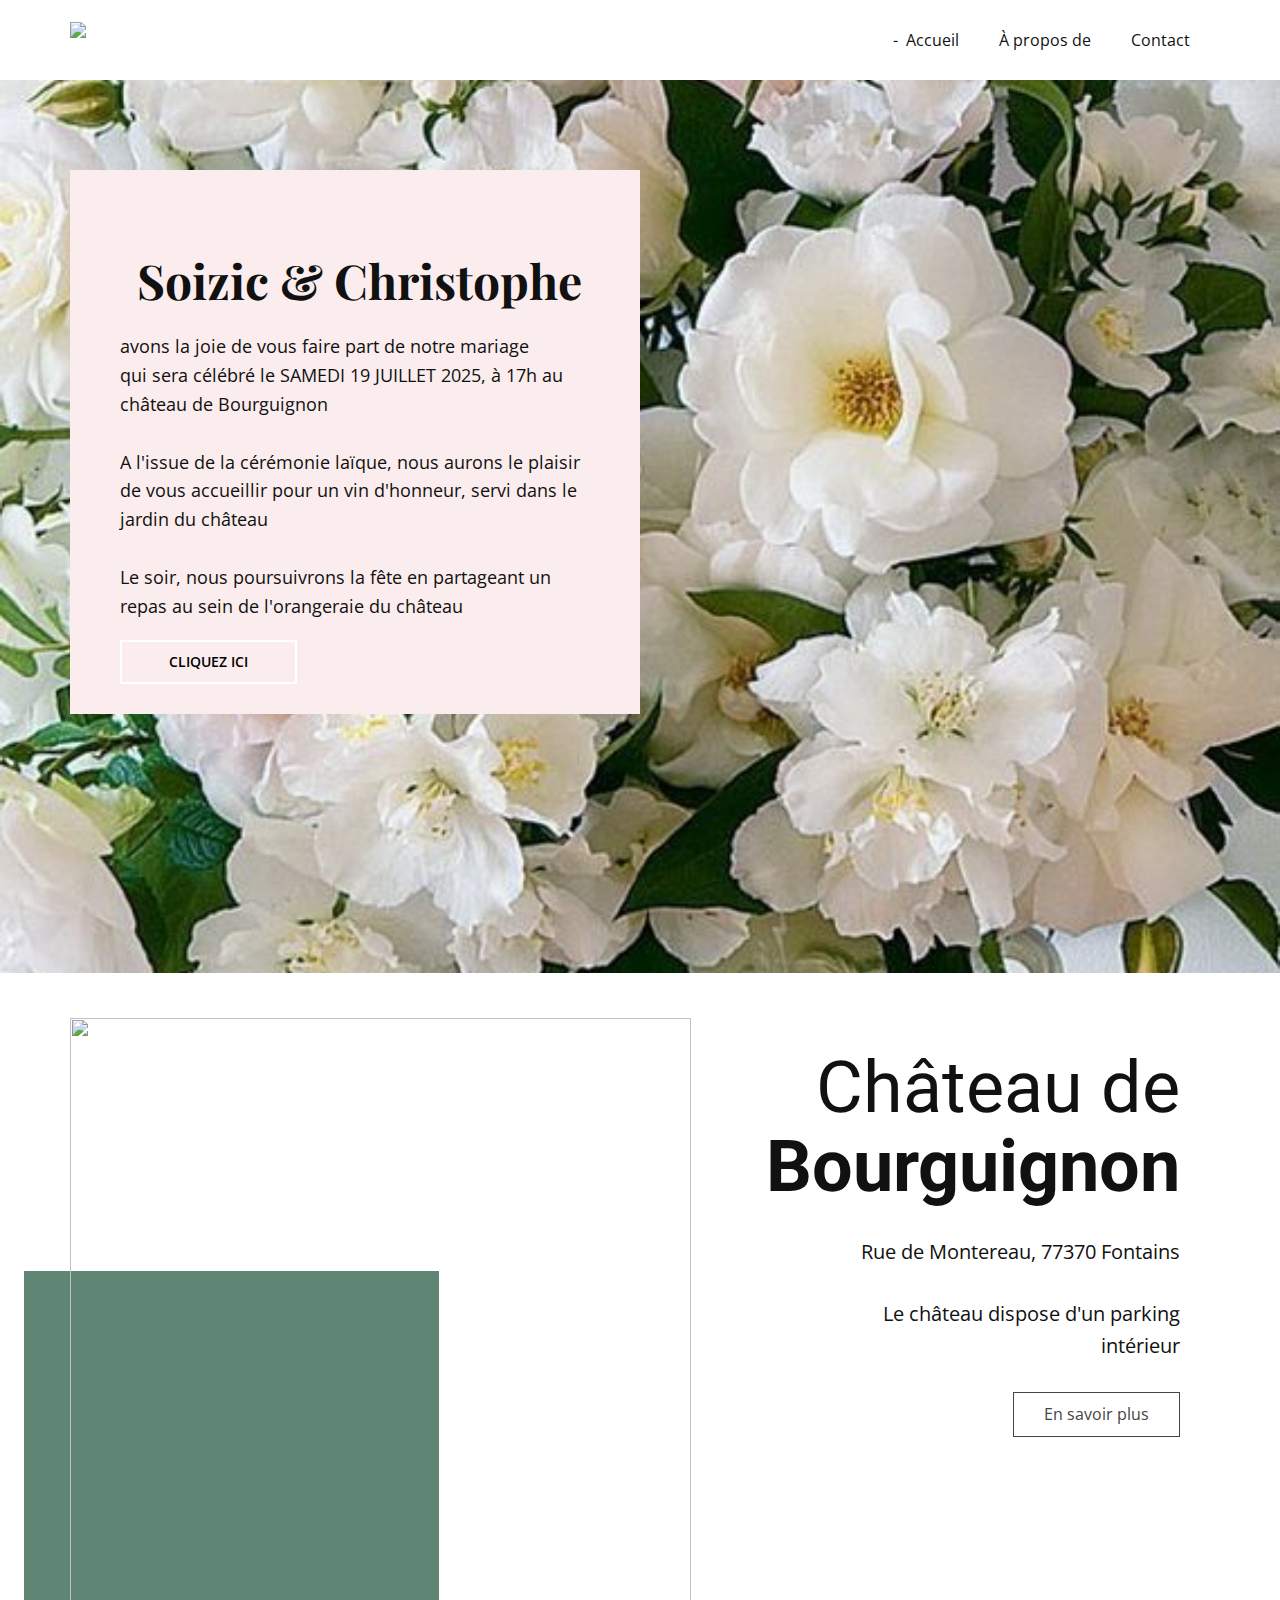
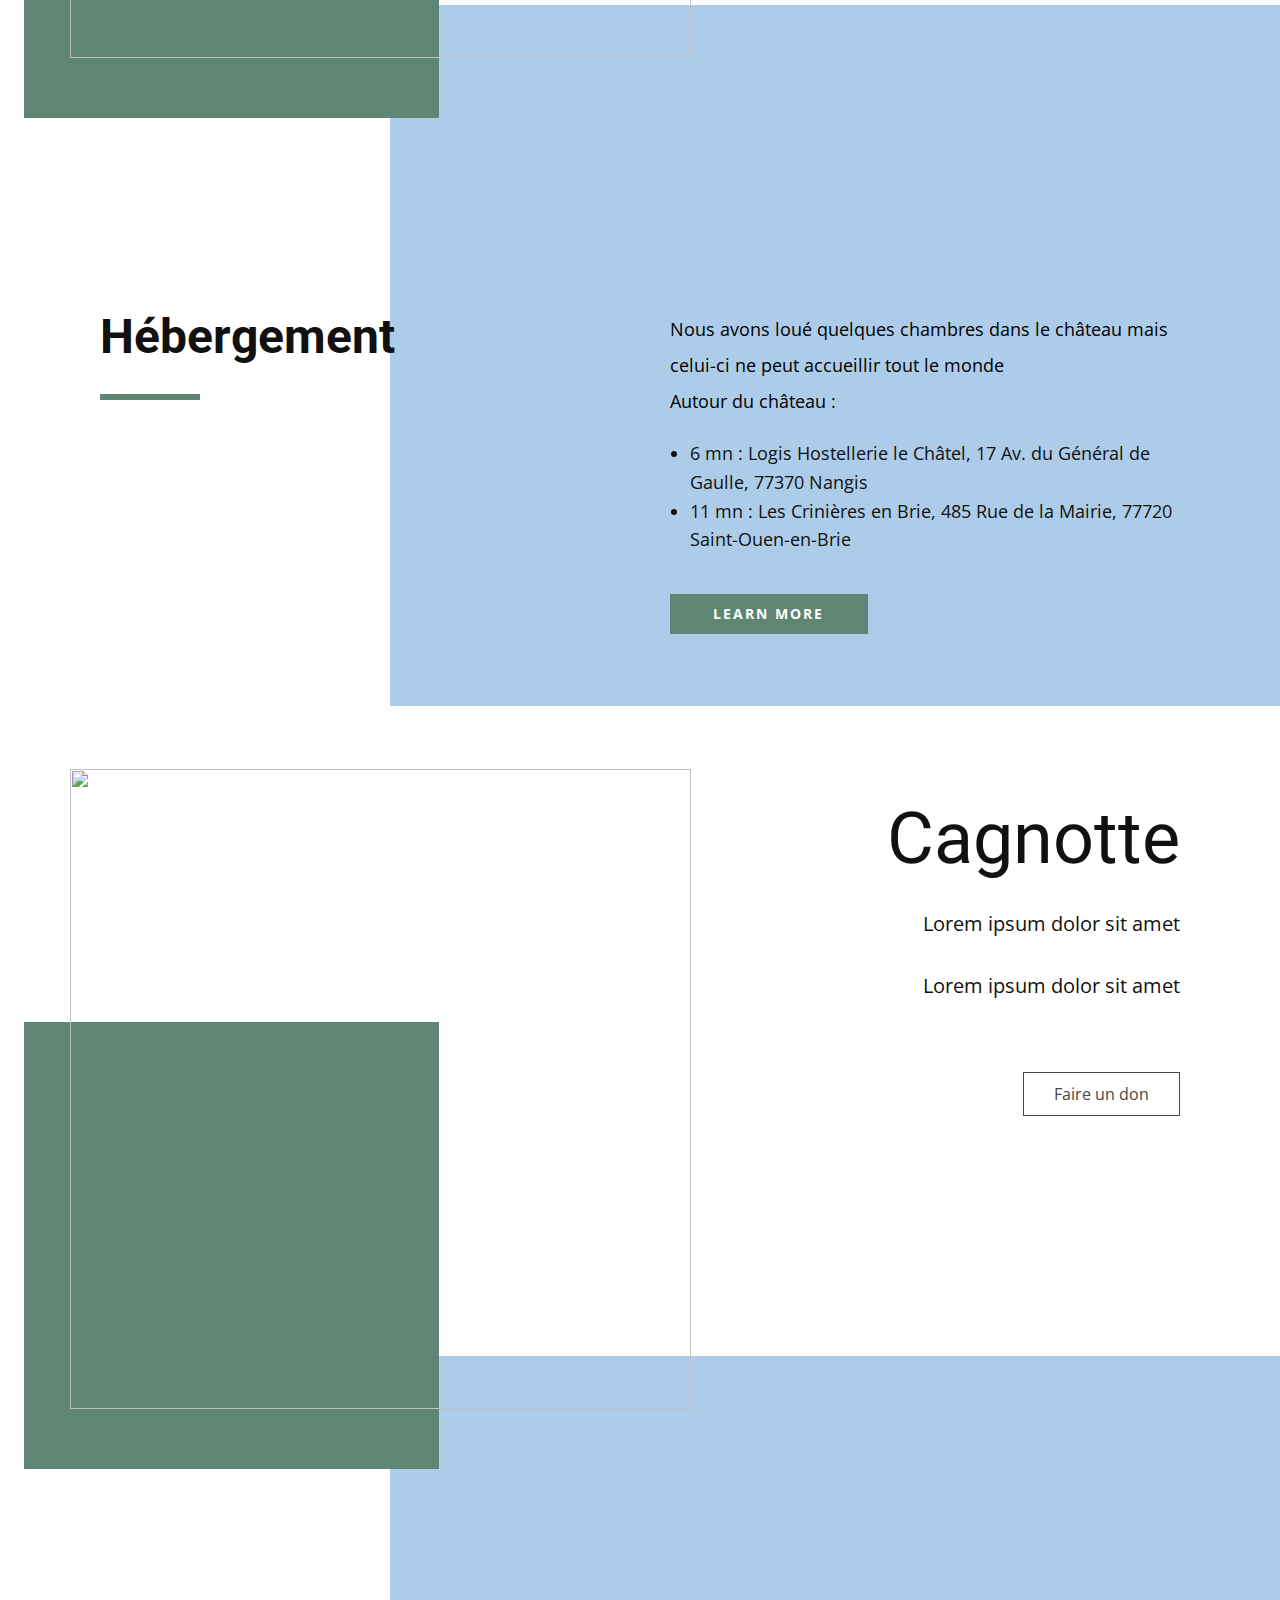
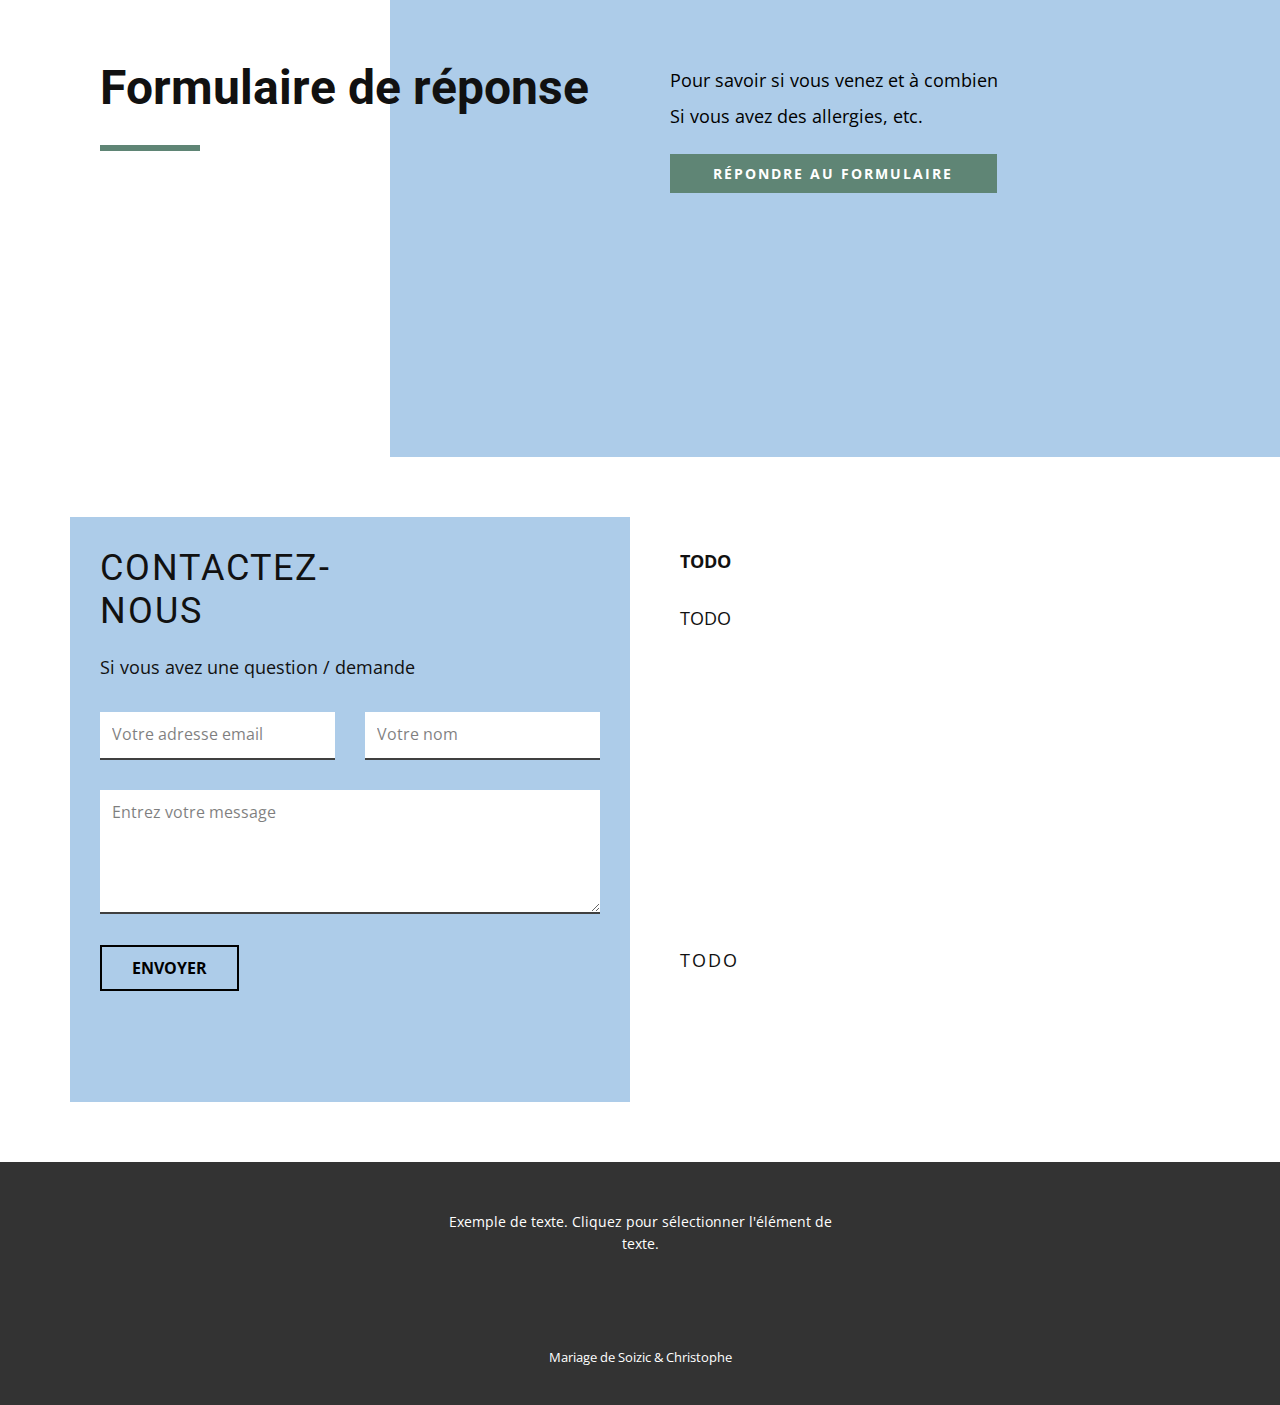
==== commit a67be90d: "Correction lien envoi mail" ====
--- a/mariage/index.html
+++ b/mariage/index.html
@@ -36,16 +36,16 @@
             </a>
           </div>
           <div class="u-nav-container">
-            <ul class="u-nav u-unstyled u-nav-1"><li class="u-nav-item"><a class="u-button-style u-nav-link u-text-active-palette-1-base u-text-hover-palette-2-base" href="./" style="padding: 10px 20px;">Accueil</a>
+            <ul class="u-nav u-unstyled u-nav-1"><li class="u-nav-item"><a class="u-button-style u-nav-link u-text-active-palette-1-base u-text-hover-palette-2-base" href="./" style="padding: 10px 20px;">-&nbsp;&nbsp;Accueil</a>
 </li><li class="u-nav-item"><a class="u-button-style u-nav-link u-text-active-palette-1-base u-text-hover-palette-2-base" href="À-propos-de.html" style="padding: 10px 20px;">À propos de</a>
-</li><li class="u-nav-item"><a class="u-button-style u-nav-link u-text-active-palette-1-base u-text-hover-palette-2-base" href="mailto:christophe.breheret.girardin@gmail.fr" style="padding: 10px 20px;">Contact</a>
+</li><li class="u-nav-item"><a class="u-button-style u-nav-link u-text-active-palette-1-base u-text-hover-palette-2-base" href="#section-contact" style="padding: 10px 20px;">Contact</a>
 </li></ul>
           </div>
           <div class="u-nav-container-collapse">
             <div class="u-black u-container-style u-inner-container-layout u-opacity u-opacity-95 u-sidenav">
               <div class="u-inner-container-layout u-sidenav-overflow">
                 <div class="u-menu-close"></div>
-                <ul class="u-align-center u-nav u-popupmenu-items u-unstyled u-nav-2"><li class="u-nav-item"><a class="u-button-style u-nav-link" href="./">&nbsp;&bsp;Accueil</a>
+                <ul class="u-align-center u-nav u-popupmenu-items u-unstyled u-nav-2"><li class="u-nav-item"><a class="u-button-style u-nav-link" href="./">_&nbsp;&nbsp;Accueil</a>
 </li><li class="u-nav-item"><a class="u-button-style u-nav-link" href="À-propos-de.html">À propos de</a>
 </li><li class="u-nav-item"><a class="u-button-style u-nav-link" href="mailto:christophe.breheret.girardin@gmail.fr">Contact</a>
 </li></ul>
@@ -161,6 +161,79 @@
       </div>
     </section>
 
+    <section class="u-clearfix u-section-9" id="section-contact">
+      <div class="u-clearfix u-sheet u-valign-middle u-sheet-1">
+        <div class="data-layout-selected u-clearfix u-expanded-width u-gutter-20 u-layout-wrap u-layout-wrap-1">
+          <div class="u-layout">
+            <div class="u-layout-row">
+              <div class="u-size-30 u-size-60-md">
+                <div class="u-layout-col">
+                  <div class="u-align-left u-container-align-left u-container-style u-layout-cell u-palette-1-light-2 u-right-cell u-size-60 u-layout-cell-1">
+                    <div class="u-container-layout u-container-layout-1">
+                      <h4 class="u-text u-text-1">Contactez-nous</h4>
+                      <p class="u-text u-text-2">Si vous avez une question / demande</p>
+                      <div class="u-form u-form-1">
+                        <form action="mailto:christophe.breheret.girardin@gmail.fr" class="u-clearfix u-form-spacing-30 u-form-vertical u-inner-form" style="padding: 0;" source="email" name="form">
+                          <div class="u-form-email u-form-group u-form-partition-factor-2 u-form-group-1">
+                            <label for="email-da30" class="u-form-control-hidden u-label">Email</label>
+                            <input type="email" placeholder="Votre adresse email" id="email-da30" name="email" class="u-border-2 u-border-grey-75 u-border-no-left u-border-no-right u-border-no-top u-input u-input-rectangle" required="">
+                          </div>
+                          <div class="u-form-group u-form-name u-form-partition-factor-2 u-form-group-2">
+                            <label for="name-da30" class="u-form-control-hidden u-label">Name</label>
+                            <input type="text" placeholder="Votre nom" id="name-da30" name="name" class="u-border-2 u-border-grey-75 u-border-no-left u-border-no-right u-border-no-top u-input u-input-rectangle" required="">
+                          </div>
+                          <div class="u-form-group u-form-message u-form-group-4">
+                            <label for="message-da30" class="u-form-control-hidden u-label">Message</label>
+                            <textarea placeholder="Entrez votre message" rows="4" cols="50" id="message-da30" name="message" class="u-border-2 u-border-grey-75 u-border-no-left u-border-no-right u-border-no-top u-input u-input-rectangle" required=""></textarea>
+                          </div>
+                          <div class="u-align-left u-form-group u-form-submit u-form-group-5">
+                            <a href="#" class="u-border-2 u-border-black u-btn u-btn-submit u-button-style u-hover-black u-none u-text-black u-text-hover-white u-btn-1" onclick="document.getElementById('form').submit(); return false;">Envoyer</a>
+                            <input type="submit" value="submit" class="u-form-control-hidden">
+                          </div>
+                          <div class="u-form-send-message u-form-send-success"> Merci votre message a été envoyé </div>
+                          <div class="u-form-send-error u-form-send-message"> Une erreur est survenue pendant l'envoi du mail </div>
+                          <input type="hidden" value="" name="recaptchaResponse">
+                          <input type="hidden" name="formServices" value="d50a6fdc-5814-6823-56af-ee3cfddfc2de">
+                        </form>
+                      </div>
+                    </div>
+                  </div>
+                </div>
+              </div>
+              <div class="u-size-30 u-size-60-md">
+                <div class="u-layout-col">
+                  <div class="u-size-40">
+                    <div class="u-layout-row">
+                      <div class="u-container-style u-layout-cell u-left-cell u-size-60 u-layout-cell-2">
+                        <div class="u-container-layout u-valign-top u-container-layout-2">
+                          <p class="u-text u-text-3"><b>TODO</b>
+                            <br>
+                            <br>TODO<br>
+                          </p>
+                        </div>
+                      </div>
+                    </div>
+                  </div>
+                  <div class="u-size-20">
+                    <div class="u-layout-row">
+                      <div class="u-container-style u-layout-cell u-size-36 u-layout-cell-3">
+                        <div class="u-container-layout u-container-layout-3">
+                          <p class="u-text u-text-4">TODO</p>
+                        </div>
+                      </div>
+                      <div class="u-align-left u-container-align-left u-container-style u-image u-layout-cell u-left-cell u-size-24 u-image-1" data-image-width="626" data-image-height="939">
+                        <div class="u-container-layout u-container-layout-4"></div>
+                      </div>
+                    </div>
+                  </div>
+                </div>
+              </div>
+            </div>
+          </div>
+        </div>
+      </div>
+    </section>
+
     <footer class="u-align-center u-clearfix u-container-align-center u-footer u-grey-80 u-footer" id="sec-5074"><div class="u-clearfix u-sheet u-sheet-1">
         <p class="u-small-text u-text u-text-variant u-text-1">Exemple de texte. Cliquez pour sélectionner l'élément de texte.</p>
       </div></footer>
